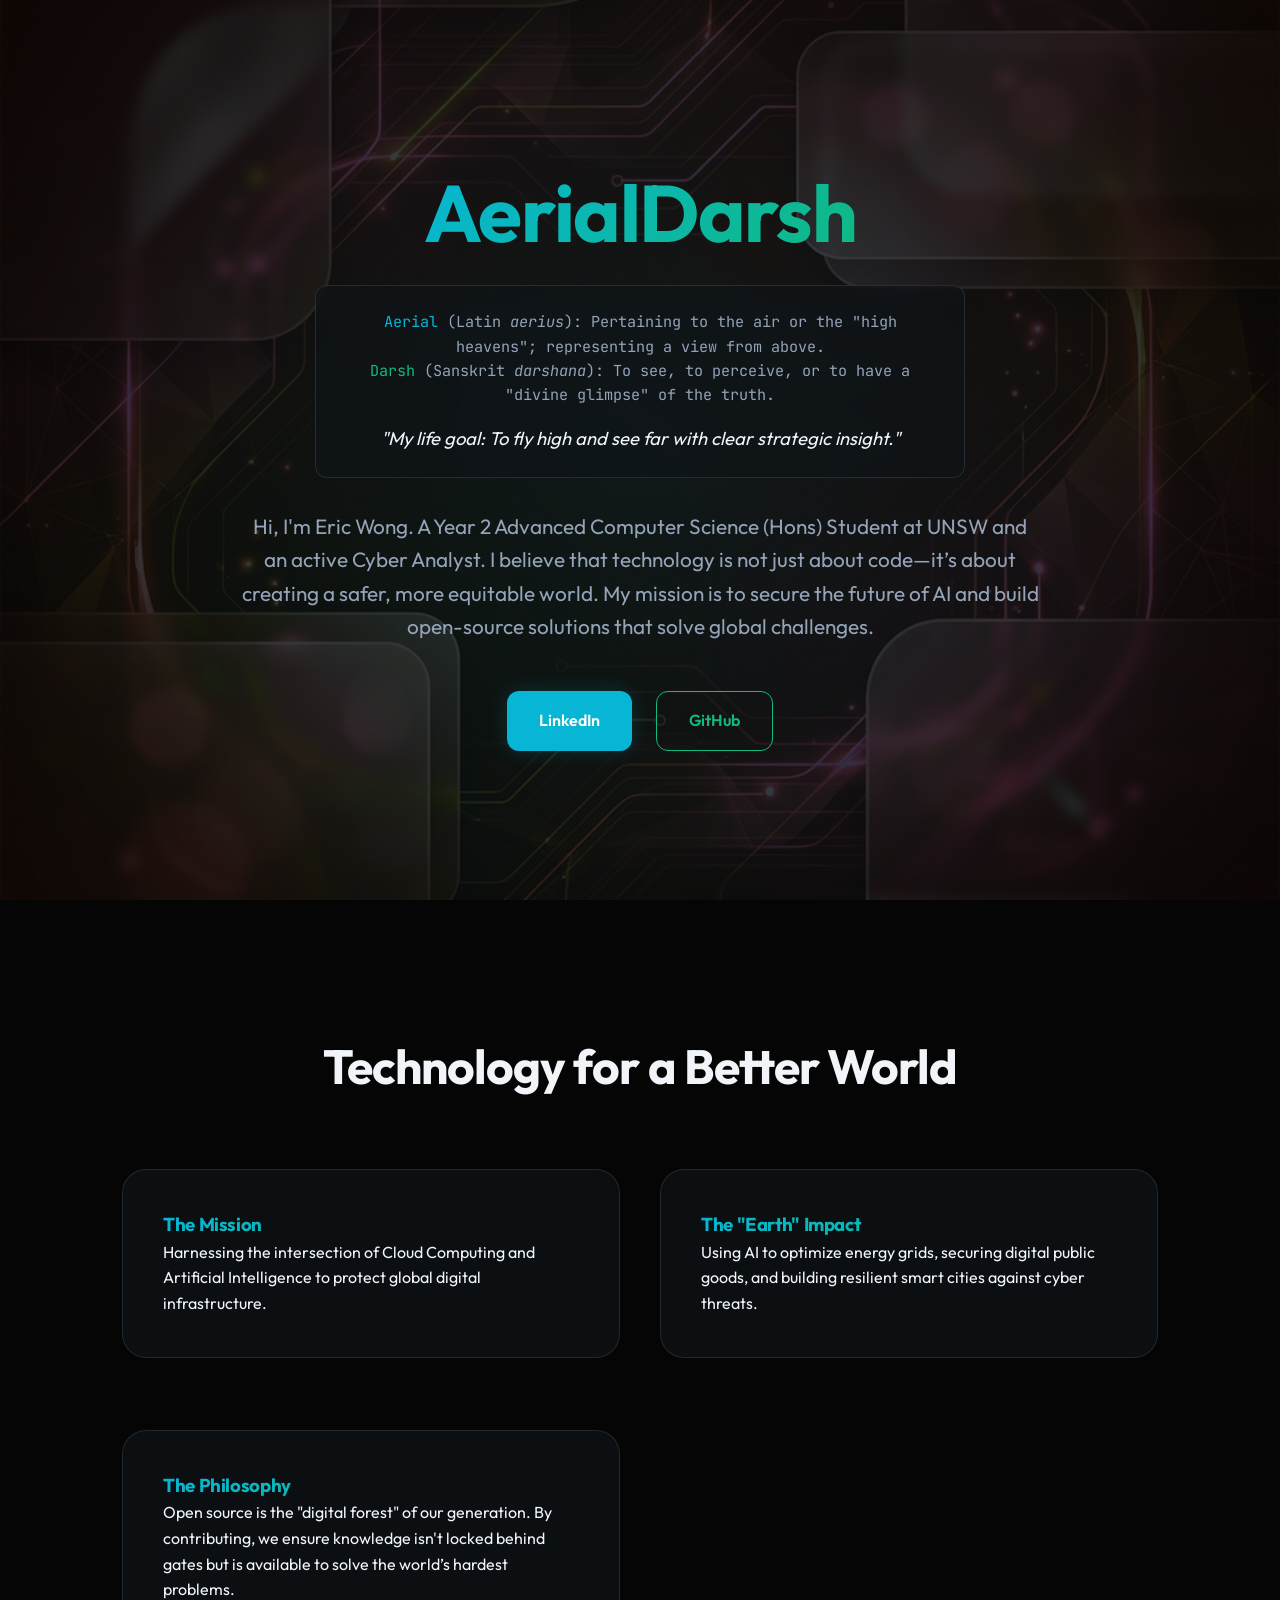
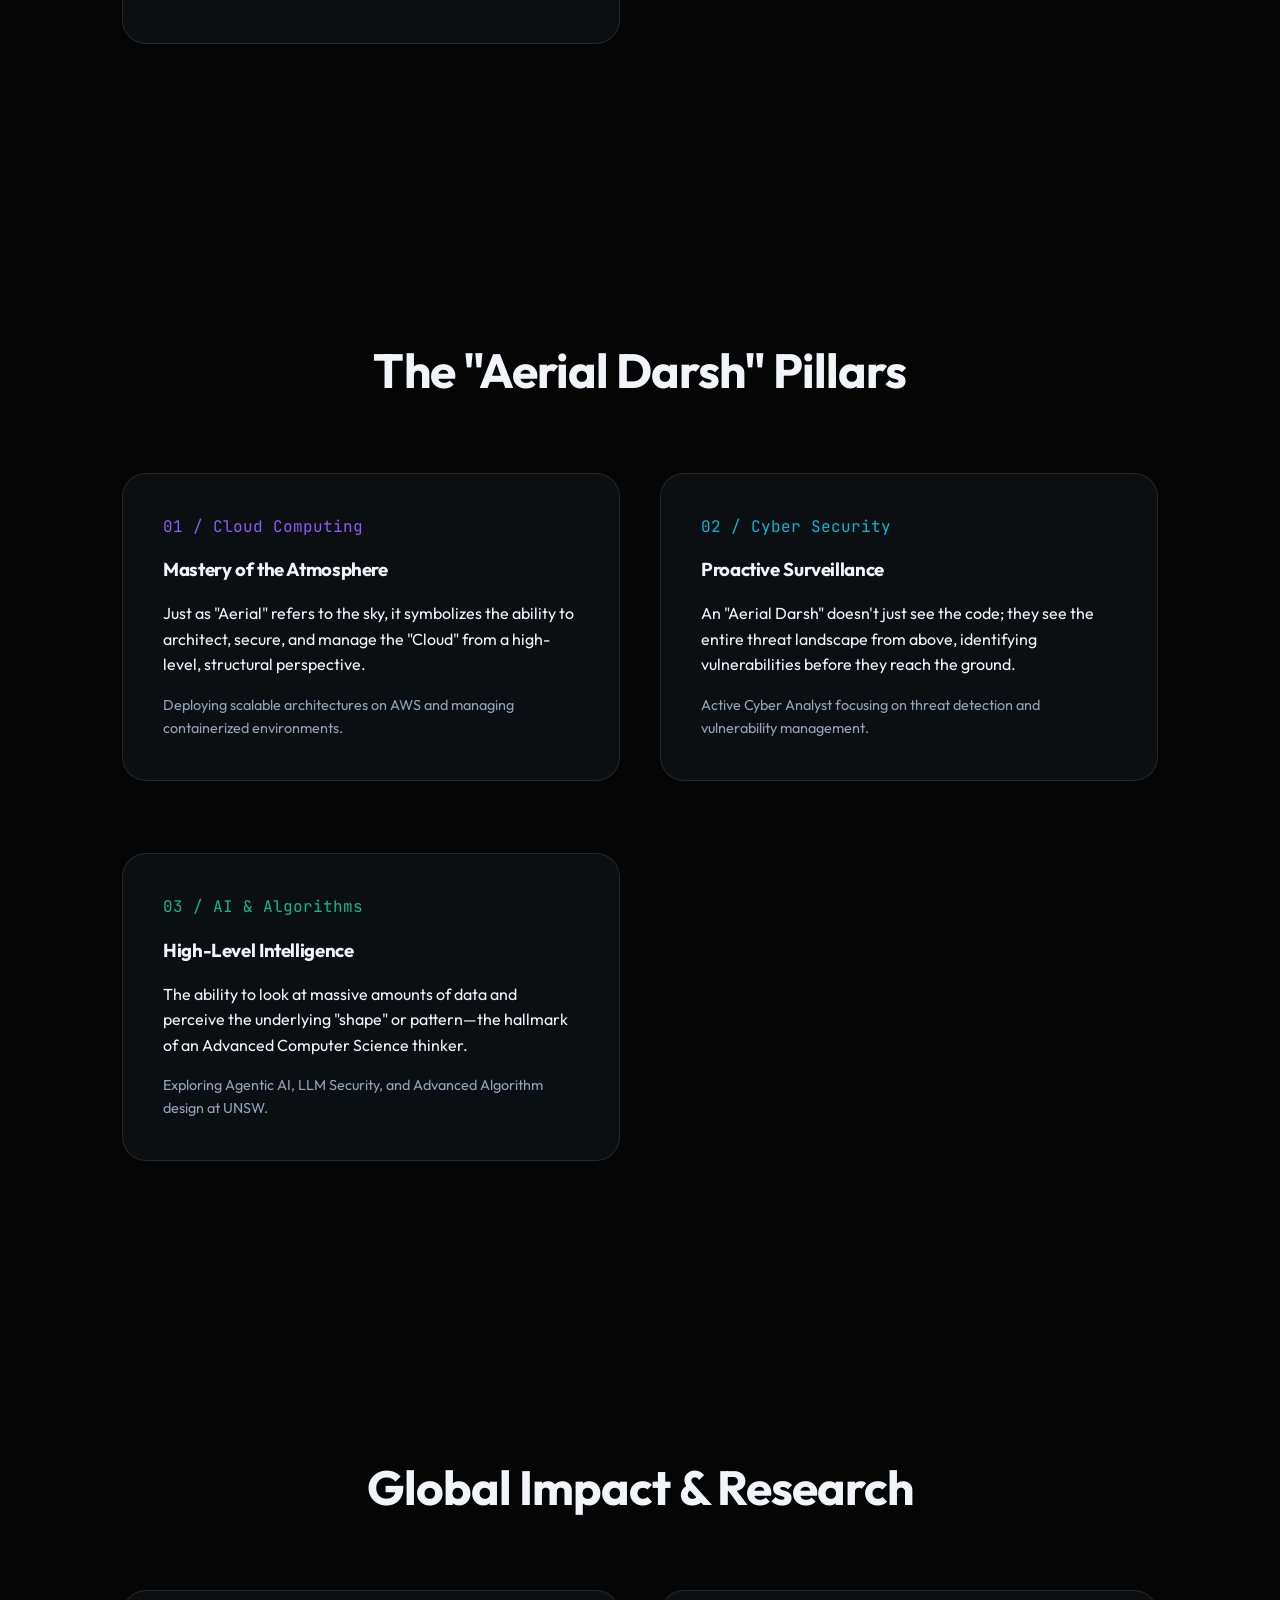
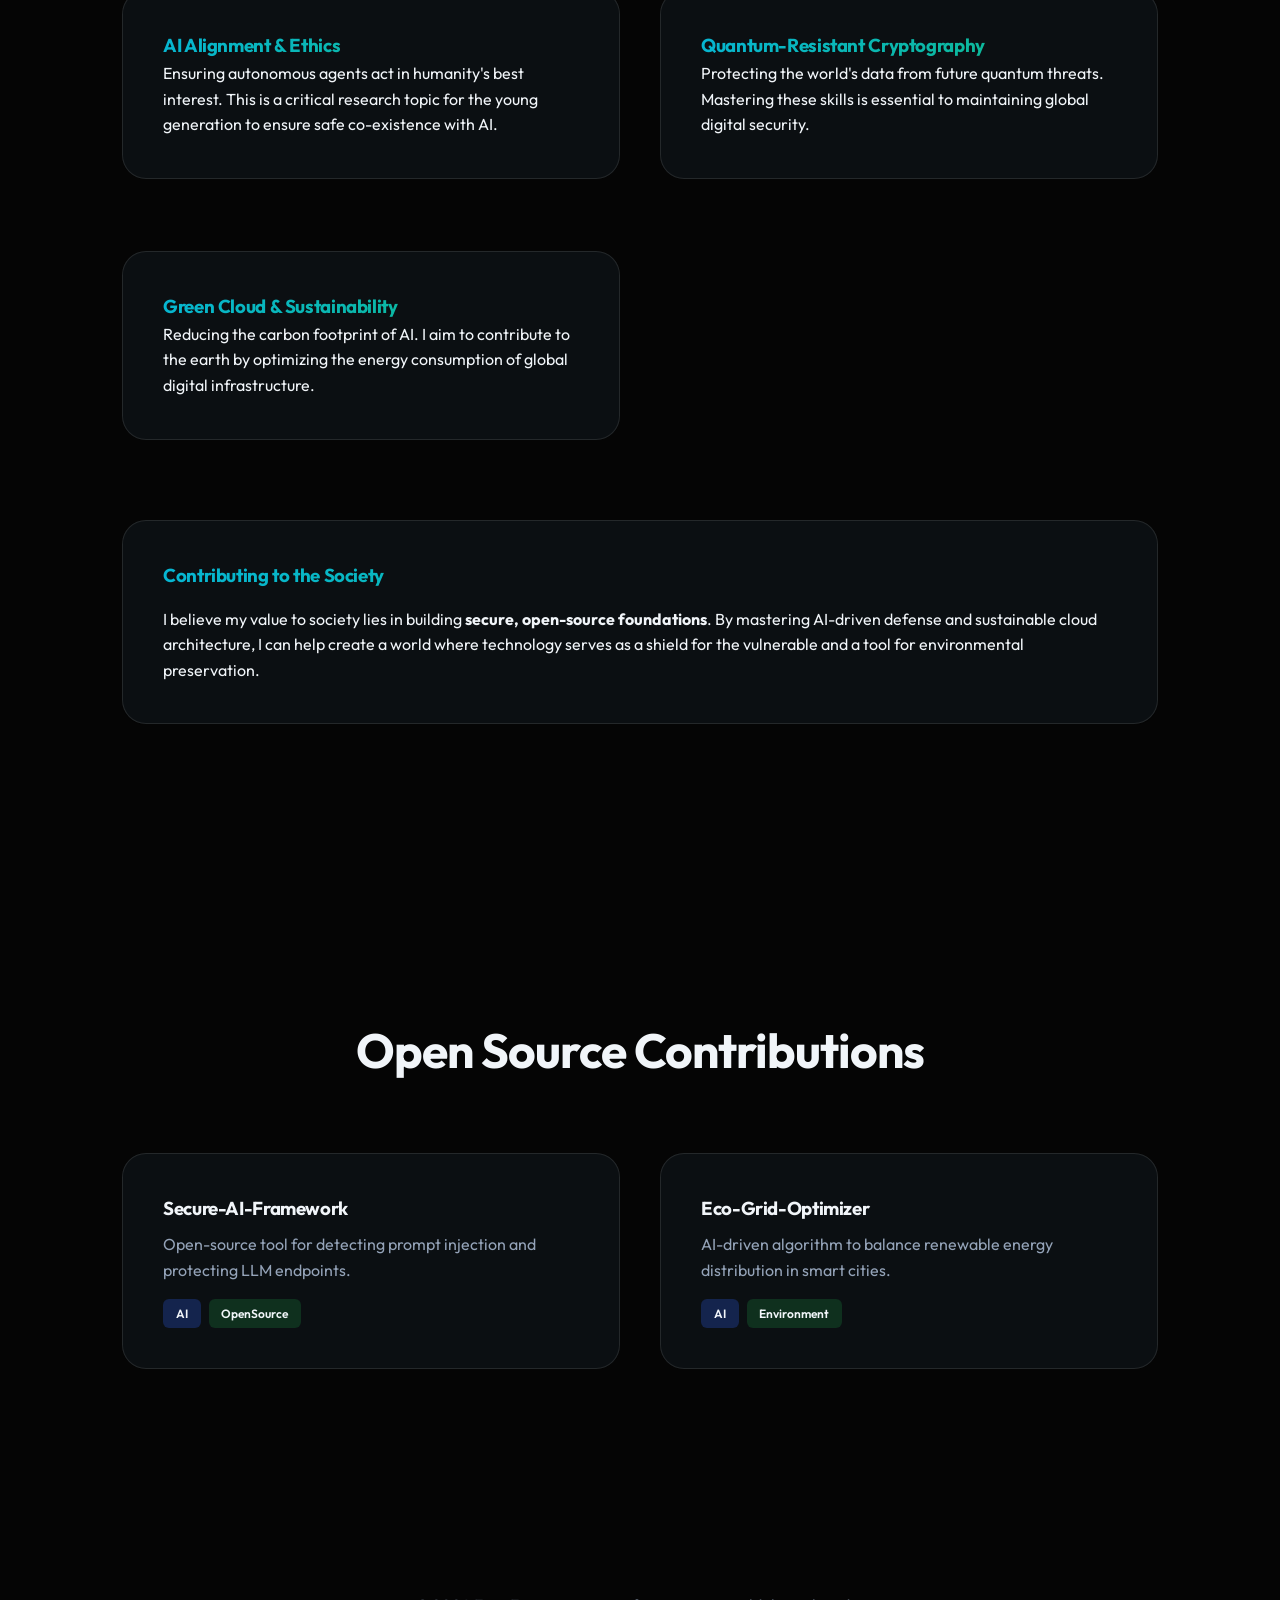
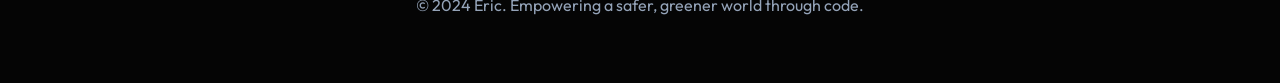
==== index.html @ 1c5eb57d "Initial commit" ====
<!DOCTYPE html>
<html lang="en">
<head>
    <meta charset="UTF-8">
    <meta name="viewport" content="width=device-width, initial-scale=1.0">
    <title>AerialDarsh | Tech Portfolio</title>
    <meta name="description" content="Portfolio of Eric Wong (AerialDarsh), a Year 2 Advanced Computer Science (Hons) student at UNSW and Cyber Analyst focused on AI, Security, and Social Good.">
    <link rel="preconnect" href="https://fonts.googleapis.com">
    <link rel="preconnect" href="https://fonts.gstatic.com" crossorigin>
    <link href="https://fonts.googleapis.com/css2?family=Outfit:wght@300;400;600;700&family=JetBrains+Mono:wght@400;700&display=swap" rel="stylesheet">
    <link rel="stylesheet" href="styles.css">
</head>
<body>
    <div class="bg-overlay"></div>
    <div class="bg-gradient"></div>

    <main class="container">
        <!-- Hero Section -->
        <section class="hero" id="home">
            <h1 class="fade-in" style="margin-bottom: 0.5rem;"><span class="gradient-text">AerialDarsh</span></h1>
            
            <div class="fade-in" style="background: var(--card-bg); border: 1px solid var(--glass-border); border-radius: 12px; padding: 1.5rem; margin-bottom: 2rem; max-width: 650px; text-align: center; backdrop-filter: blur(10px);">
                <p style="font-family: 'JetBrains Mono', monospace; color: var(--text-muted); font-size: 0.95rem; line-height: 1.6; margin-bottom: 1rem;">
                    <span style="color: var(--primary-color);">Aerial</span> (Latin <em>aerius</em>): Pertaining to the air or the "high heavens"; representing a view from above.<br>
                    <span style="color: var(--secondary-color);">Darsh</span> (Sanskrit <em>darshana</em>): To see, to perceive, or to have a "divine glimpse" of the truth.
                </p>
                <p style="font-size: 1.15rem; color: var(--text-color); font-style: italic;">
                    "My life goal: To fly high and see far with clear strategic insight."
                </p>
            </div>

            <p class="bio-text fade-in">
                Hi, I'm Eric Wong. A Year 2 Advanced Computer Science (Hons) Student at UNSW and an active Cyber Analyst. 
                I believe that technology is not just about code—it’s about creating a safer, more equitable world. 
                My mission is to secure the future of AI and build open-source solutions that solve global challenges.
            </p>
            <div class="social-links fade-in">
                <a href="https://www.linkedin.com/in/eric-wong-22b636353/" class="btn">LinkedIn</a>
                <a href="https://github.com/eric-wong" class="btn btn-outline">GitHub</a>
            </div>
        </section>

        <!-- Vision Section -->
        <section id="vision">
            <h2 class="section-title fade-in">Technology for a Better World</h2>
            <div class="grid">
                <div class="glass-card fade-in">
                    <h3 class="gradient-text">The Mission</h3>
                    <p>Harnessing the intersection of Cloud Computing and Artificial Intelligence to protect global digital infrastructure.</p>
                </div>
                <div class="glass-card fade-in">
                    <h3 class="gradient-text">The "Earth" Impact</h3>
                    <p>Using AI to optimize energy grids, securing digital public goods, and building resilient smart cities against cyber threats.</p>
                </div>
                <div class="glass-card fade-in">
                    <h3 class="gradient-text">The Philosophy</h3>
                    <p>Open source is the "digital forest" of our generation. By contributing, we ensure knowledge isn't locked behind gates but is available to solve the world’s hardest problems.</p>
                </div>
            </div>
        </section>

        <!-- Pillars Section -->
        <section id="pillars">
            <h2 class="section-title fade-in">The "Aerial Darsh" Pillars</h2>
            <div class="grid">
                <div class="glass-card fade-in">
                    <span class="mono" style="color: #8b5cf6;">01 / Cloud Computing</span>
                    <h3 style="margin-top: 1rem; margin-bottom: 1rem;">Mastery of the Atmosphere</h3>
                    <p>Just as "Aerial" refers to the sky, it symbolizes the ability to architect, secure, and manage the "Cloud" from a high-level, structural perspective.</p>
                    <p style="color: var(--text-muted); font-size: 0.9rem; margin-top: 1rem;">Deploying scalable architectures on AWS and managing containerized environments.</p>
                </div>
                <div class="glass-card fade-in">
                    <span class="mono" style="color: var(--primary-color);">02 / Cyber Security</span>
                    <h3 style="margin-top: 1rem; margin-bottom: 1rem;">Proactive Surveillance</h3>
                    <p>An "Aerial Darsh" doesn't just see the code; they see the entire threat landscape from above, identifying vulnerabilities before they reach the ground.</p>
                    <p style="color: var(--text-muted); font-size: 0.9rem; margin-top: 1rem;">Active Cyber Analyst focusing on threat detection and vulnerability management.</p>
                </div>
                <div class="glass-card fade-in">
                    <span class="mono" style="color: var(--secondary-color);">03 / AI & Algorithms</span>
                    <h3 style="margin-top: 1rem; margin-bottom: 1rem;">High-Level Intelligence</h3>
                    <p>The ability to look at massive amounts of data and perceive the underlying "shape" or pattern—the hallmark of an Advanced Computer Science thinker.</p>
                    <p style="color: var(--text-muted); font-size: 0.9rem; margin-top: 1rem;">Exploring Agentic AI, LLM Security, and Advanced Algorithm design at UNSW.</p>
                </div>
            </div>
        </section>

        <!-- Roadmaps & Impact Section -->
        <section id="roadmap">
            <h2 class="section-title fade-in">Global Impact & Research</h2>
            <div class="grid">
                <div class="glass-card fade-in">
                    <h3 class="gradient-text">AI Alignment & Ethics</h3>
                    <p>Ensuring autonomous agents act in humanity's best interest. This is a critical research topic for the young generation to ensure safe co-existence with AI.</p>
                </div>
                <div class="glass-card fade-in">
                    <h3 class="gradient-text">Quantum-Resistant Cryptography</h3>
                    <p>Protecting the world's data from future quantum threats. Mastering these skills is essential to maintaining global digital security.</p>
                </div>
                <div class="glass-card fade-in">
                    <h3 class="gradient-text">Green Cloud & Sustainability</h3>
                    <p>Reducing the carbon footprint of AI. I aim to contribute to the earth by optimizing the energy consumption of global digital infrastructure.</p>
                </div>
            </div>

            <div class="glass-card fade-in" style="margin-top: 3rem;">
                <h3 class="gradient-text" style="margin-bottom: 1rem;">Contributing to the Society</h3>
                <p>I believe my value to society lies in building <strong>secure, open-source foundations</strong>. By mastering AI-driven defense and sustainable cloud architecture, I can help create a world where technology serves as a shield for the vulnerable and a tool for environmental preservation.</p>
            </div>
        </section>

        <!-- GitHub Projects Section -->
        <section id="work">
            <h2 class="section-title fade-in">Open Source Contributions</h2>
            <div class="grid" id="github-projects">
                <!-- Dynamically populated or static for now -->
                <div class="glass-card fade-in">
                    <h3 class="text-xl font-bold">Secure-AI-Framework</h3>
                    <p style="color: var(--text-muted); margin-top: 0.5rem;">Open-source tool for detecting prompt injection and protecting LLM endpoints.</p>
                    <div style="display: flex; gap: 0.5rem; margin-top: 1rem;">
                        <span class="badge" style="background: rgba(30, 58, 138, 0.5);">AI</span>
                        <span class="badge" style="background: rgba(20, 83, 45, 0.5);">OpenSource</span>
                    </div>
                </div>
                <div class="glass-card fade-in">
                    <h3 class="text-xl font-bold">Eco-Grid-Optimizer</h3>
                    <p style="color: var(--text-muted); margin-top: 0.5rem;">AI-driven algorithm to balance renewable energy distribution in smart cities.</p>
                    <div style="display: flex; gap: 0.5rem; margin-top: 1rem;">
                        <span class="badge" style="background: rgba(30, 58, 138, 0.5);">AI</span>
                        <span class="badge" style="background: rgba(20, 83, 45, 0.5);">Environment</span>
                    </div>
                </div>
            </div>
        </section>
    </main>

    <footer class="container" style="text-align: center; padding: 4rem 0; color: var(--text-muted);">
        <p>&copy; 2024 Eric. Empowering a safer, greener world through code.</p>
    </footer>

    <script src="script.js"></script>
</body>
</html>
---- styles.css ----
:root {
    --bg-color: #050505;
    --card-bg: rgba(15, 20, 25, 0.7);
    --primary-color: #06b6d4; /* Cyan */
    --secondary-color: #10b981; /* Emerald */
    --text-color: #f1f5f9;
    --text-muted: #94a3b8;
    --glass-border: rgba(255, 255, 255, 0.1);
    --transition: all 0.4s cubic-bezier(0.175, 0.885, 0.32, 1.275);
    --glow-cyan: 0 0 20px rgba(6, 182, 212, 0.2);
}

* {
    margin: 0;
    padding: 0;
    box-sizing: border-box;
}

body {
    font-family: 'Outfit', sans-serif;
    background-color: var(--bg-color);
    color: var(--text-color);
    line-height: 1.6;
    overflow-x: hidden;
}

/* Background Image Overlay */
.bg-overlay {
    position: fixed;
    top: 0;
    left: 0;
    width: 100%;
    height: 100%;
    background: url('abstract_tech_background.png') no-repeat center center/cover;
    opacity: 0.2;
    z-index: -1;
    filter: saturate(1.5) hue-rotate(140deg); /* Shift blue to cyan/green */
}

.bg-gradient {
    position: fixed;
    top: 0;
    left: 0;
    width: 100%;
    height: 100%;
    background: radial-gradient(circle at 50% 50%, rgba(6, 182, 212, 0.1), transparent);
    z-index: -1;
}

/* Layout */
.container {
    max-width: 1100px;
    margin: 0 auto;
    padding: 0 2rem;
}

/* Typography */
h1, h2, h3 {
    font-weight: 700;
    letter-spacing: -0.02em;
}

.gradient-text {
    background: linear-gradient(135deg, var(--primary-color), var(--secondary-color));
    -webkit-background-clip: text;
    -webkit-text-fill-color: transparent;
}

.tagline {
    font-family: 'JetBrains Mono', monospace;
    color: var(--secondary-color);
    text-transform: uppercase;
    letter-spacing: 2px;
    font-size: 1.2rem;
    margin-bottom: 1.5rem;
}

.bio-text {
    font-size: 1.3rem;
    color: var(--text-muted);
    max-width: 800px;
    margin: 0 auto;
}

/* Glassmorphism Components */
.glass-card {
    background: var(--card-bg);
    backdrop-filter: blur(16px);
    border: 1px solid var(--glass-border);
    border-radius: 24px;
    padding: 2.5rem;
    margin-bottom: 2rem;
    transition: var(--transition);
}

.glass-card:hover {
    transform: translateY(-8px);
    border-color: var(--primary-color);
    box-shadow: var(--glow-cyan);
}

/* Hero Section */
.hero {
    min-height: 100vh;
    display: flex;
    flex-direction: column;
    justify-content: center;
    align-items: center;
    text-align: center;
    padding: 4rem 0;
}

.hero h1 {
    font-size: 5rem;
    margin-bottom: 0.5rem;
}

/* Sections */
section {
    padding: 8rem 0;
}

.section-title {
    font-size: 3rem;
    margin-bottom: 4rem;
    text-align: center;
}

/* Grid Layouts */
.grid {
    display: grid;
    grid-template-columns: repeat(auto-fit, minmax(320px, 1fr));
    gap: 2.5rem;
}

/* Links */
.social-links {
    display: flex;
    gap: 1.5rem;
    justify-content: center;
    margin-top: 3rem;
}

.btn {
    display: inline-flex;
    align-items: center;
    padding: 1rem 2rem;
    border-radius: 12px;
    text-decoration: none;
    font-weight: 600;
    transition: var(--transition);
    background: var(--primary-color);
    color: white;
    box-shadow: var(--glow-cyan);
}

.btn-outline {
    background: transparent;
    border: 1px solid var(--secondary-color);
    color: var(--secondary-color);
    box-shadow: none;
}

.btn:hover {
    transform: scale(1.05);
    filter: brightness(1.2);
}

/* Utils */
.mono { font-family: 'JetBrains Mono', monospace; }
.badge {
    font-size: 0.75rem;
    padding: 0.3rem 0.8rem;
    border-radius: 6px;
    font-weight: 600;
}

/* Animations */
.fade-in {
    opacity: 0;
    transform: translateY(30px);
    transition: opacity 0.8s ease-out, transform 0.8s ease-out;
}

.fade-in.visible {
    opacity: 1;
    transform: translateY(0);
}

@media (max-width: 768px) {
    .hero h1 { font-size: 3.5rem; }
    .tagline { font-size: 1rem; }
    .bio-text { font-size: 1.1rem; }
}
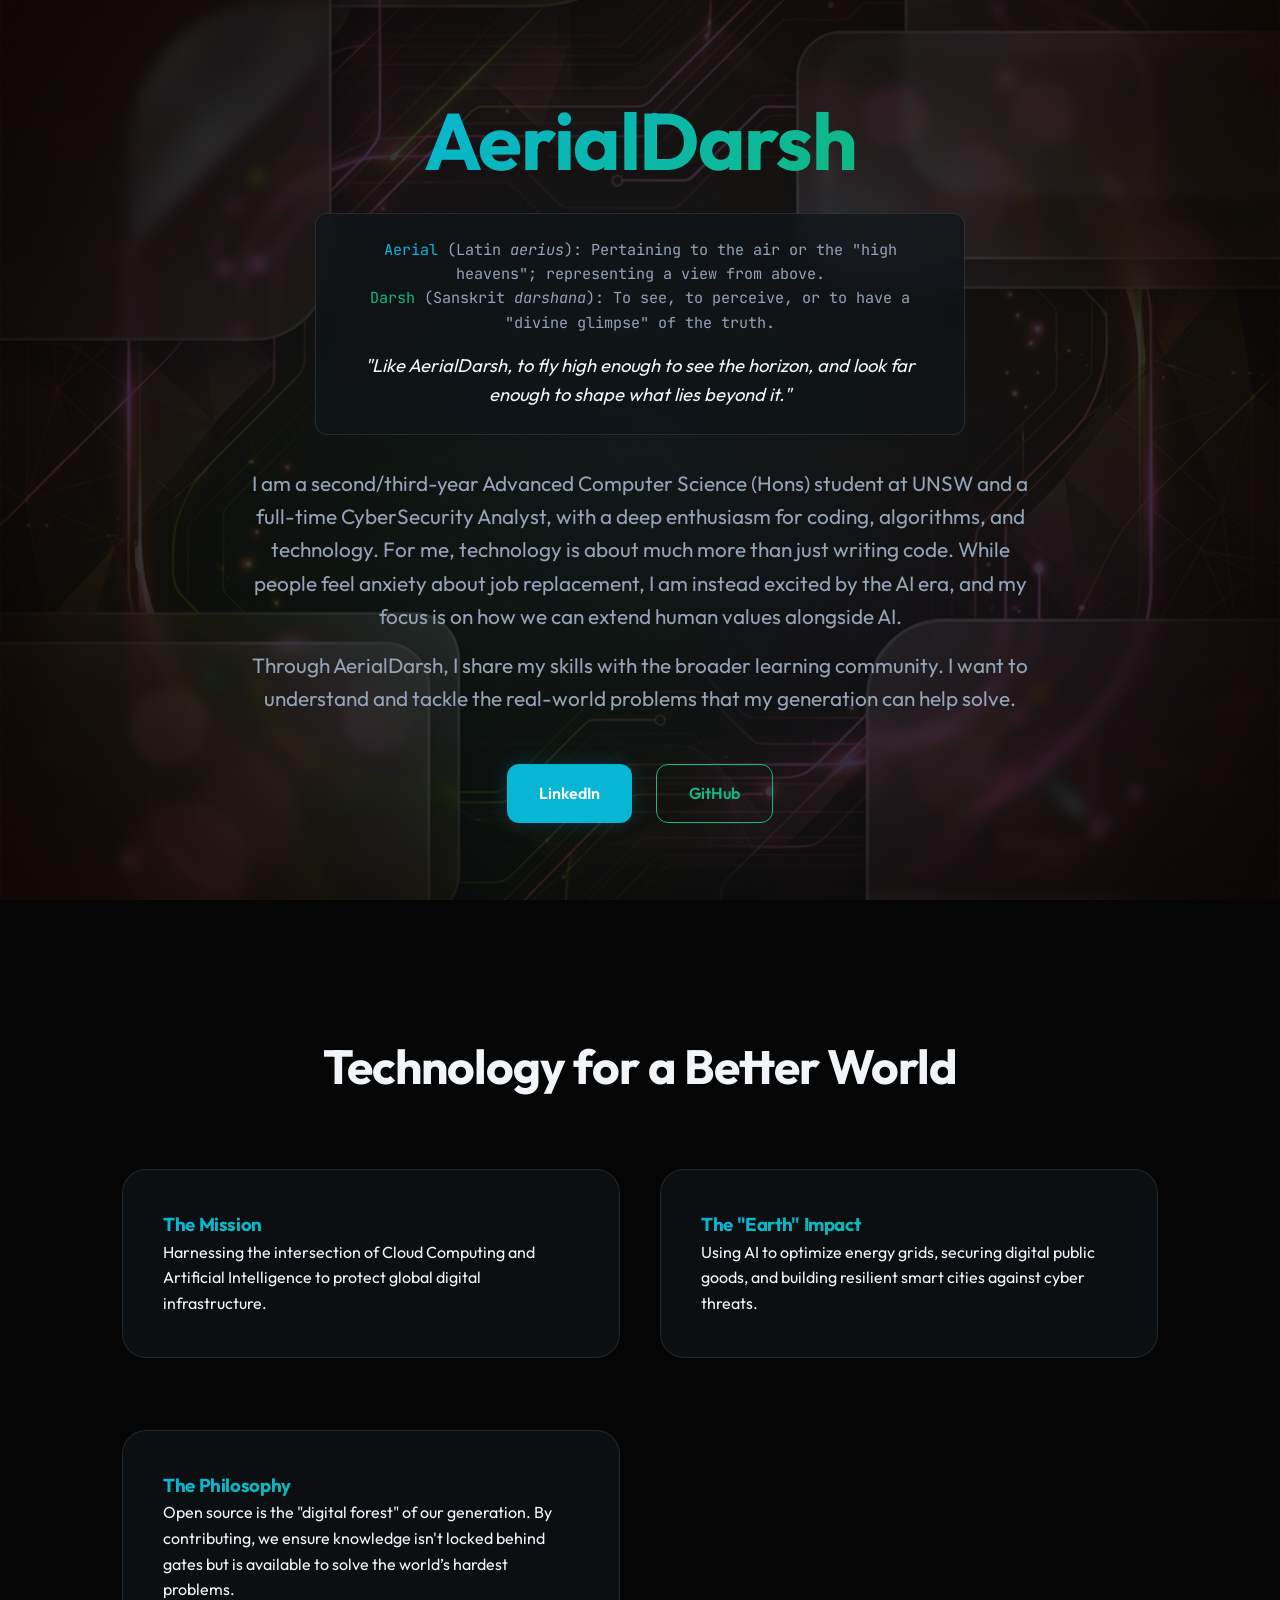
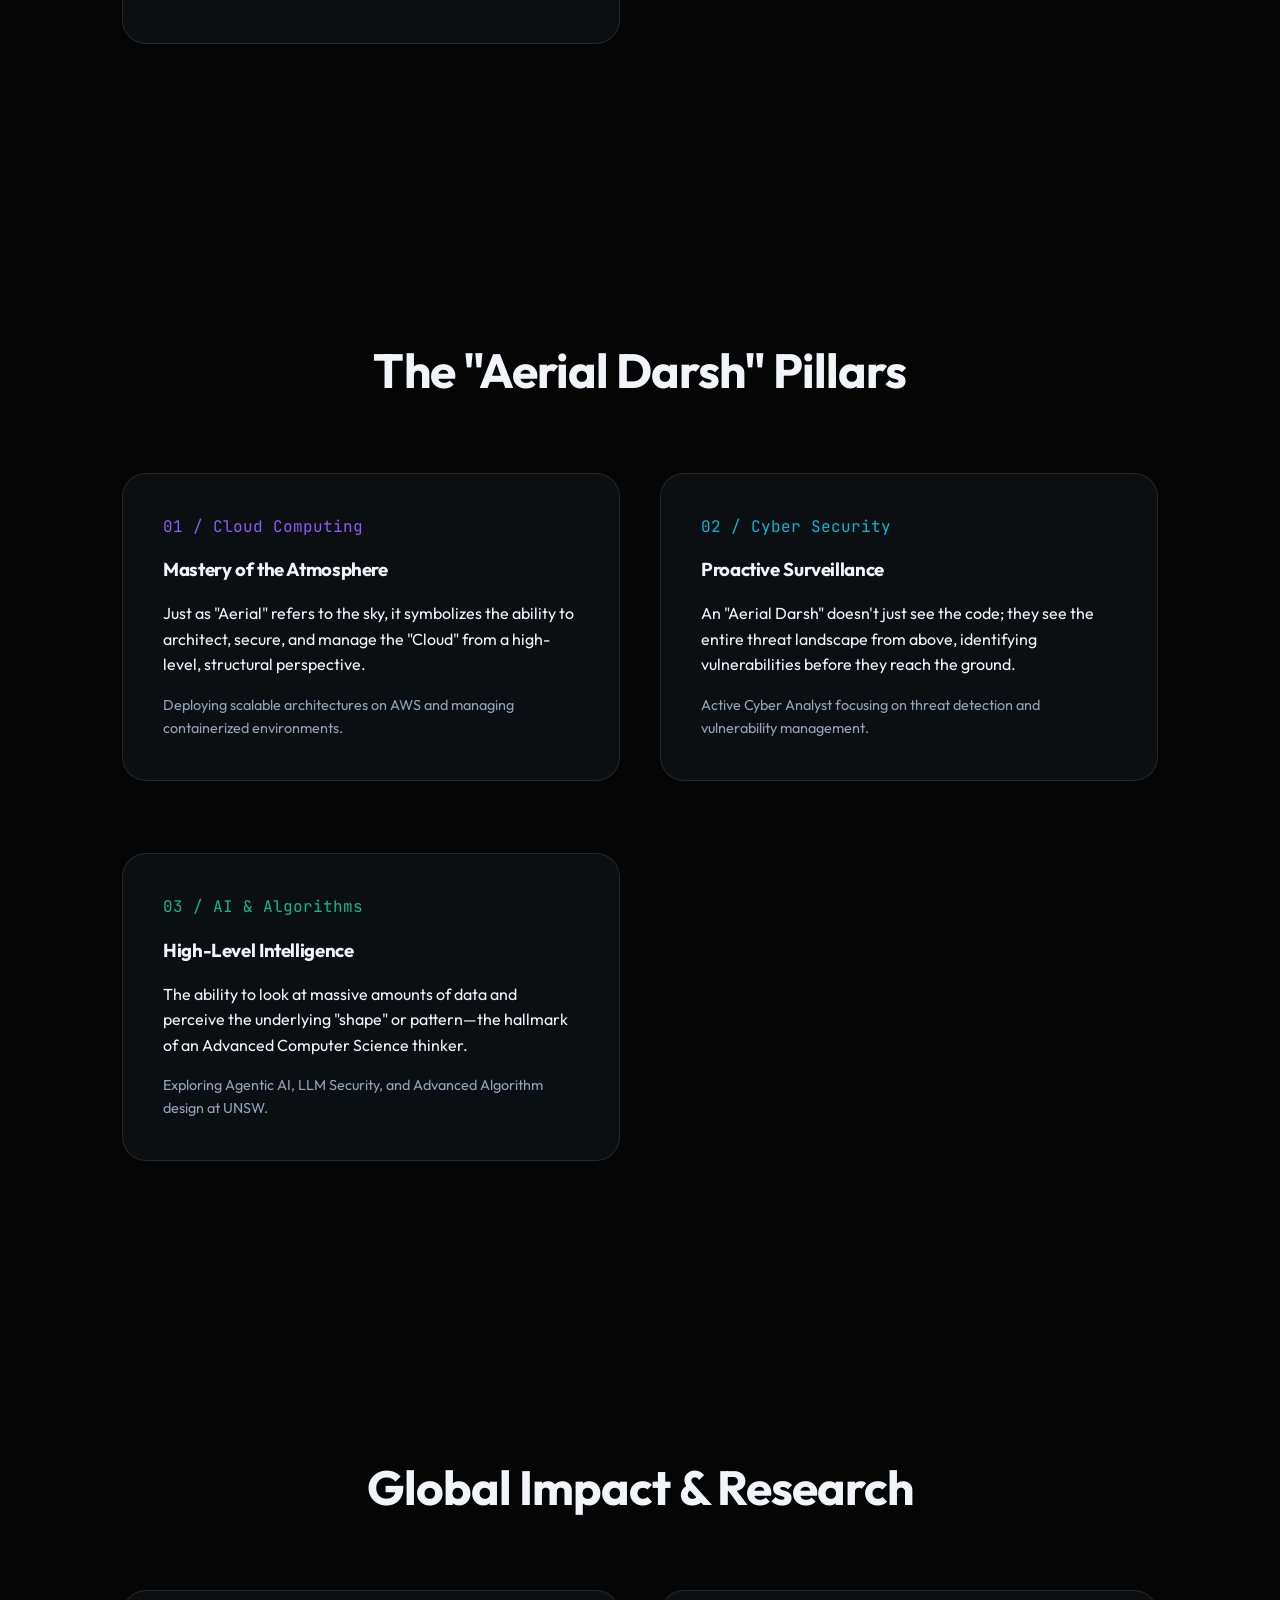
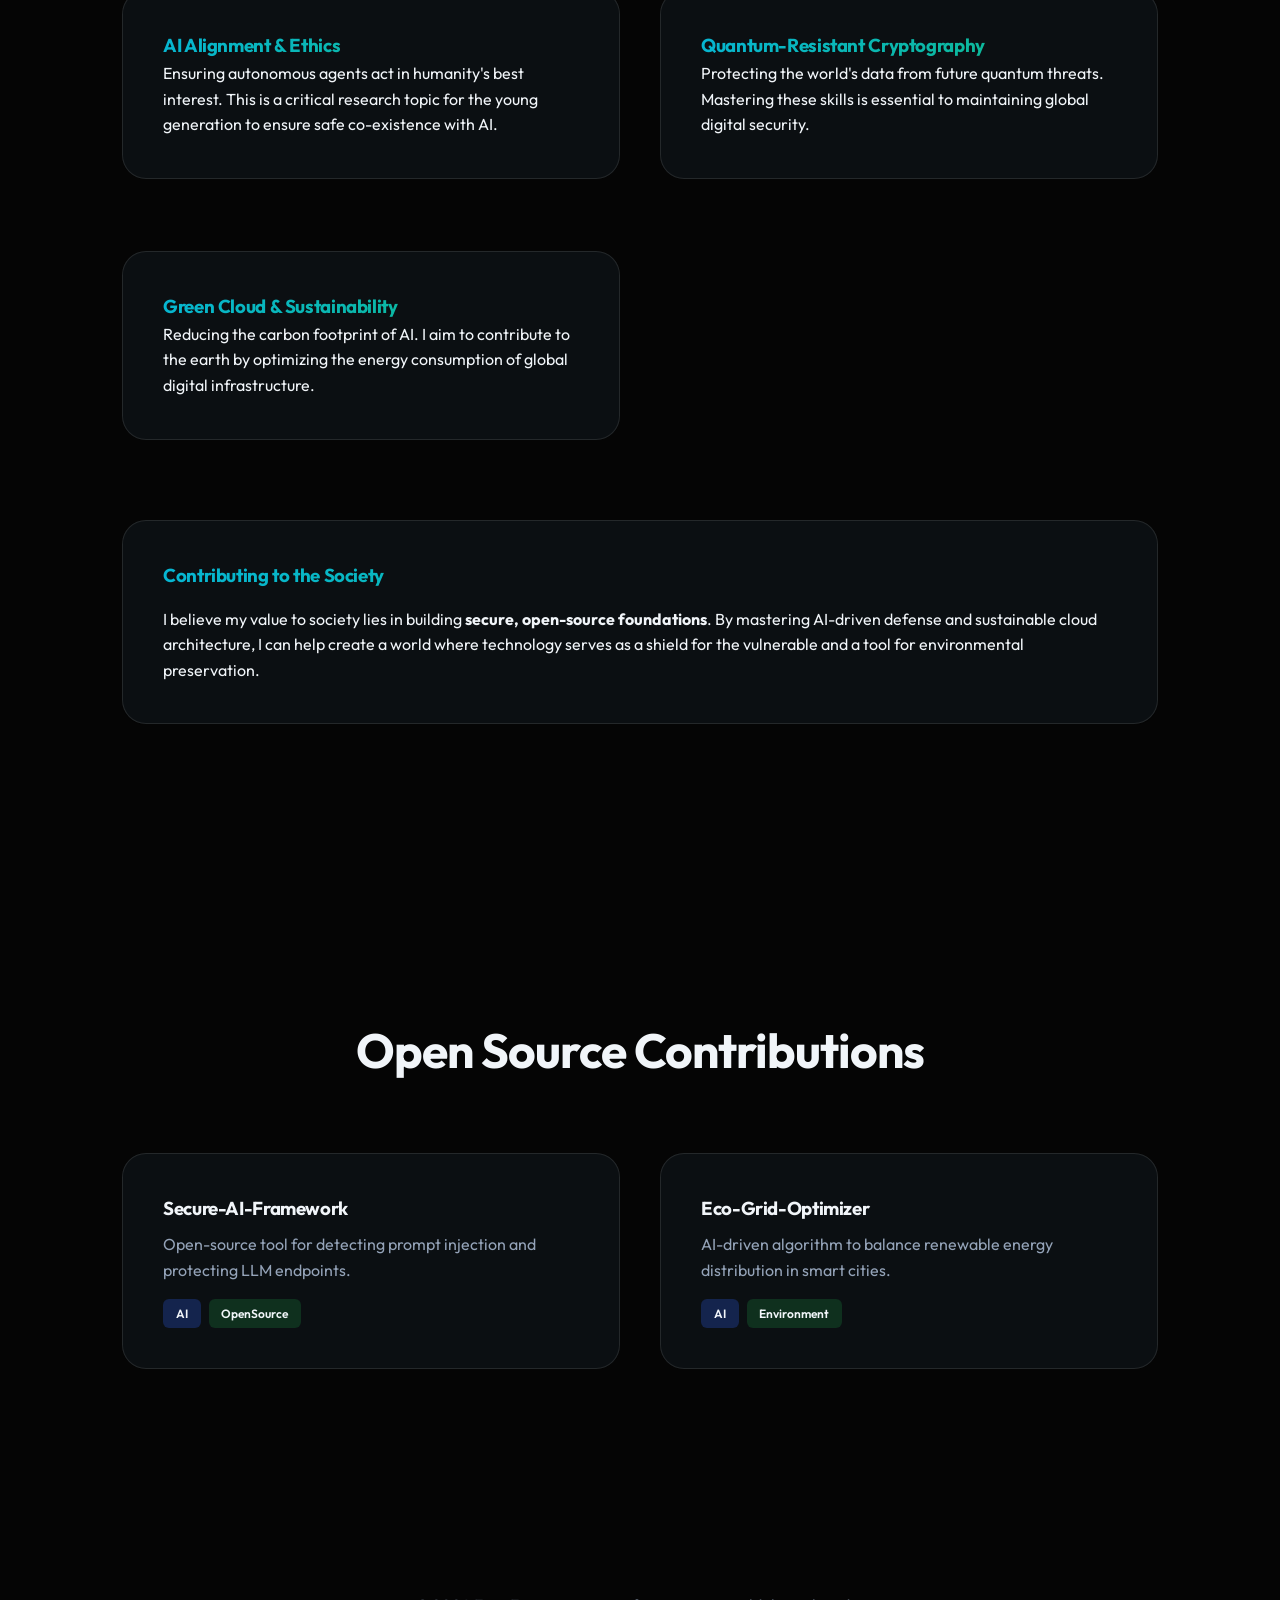
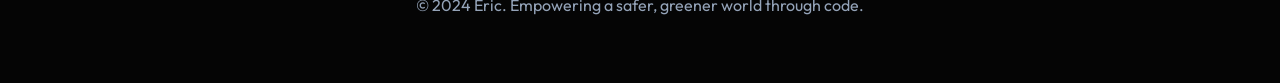
==== commit b291b455: "Update bio with refined personal statement" ====
--- a/index.html
+++ b/index.html
@@ -25,15 +25,18 @@
                     <span style="color: var(--secondary-color);">Darsh</span> (Sanskrit <em>darshana</em>): To see, to perceive, or to have a "divine glimpse" of the truth.
                 </p>
                 <p style="font-size: 1.15rem; color: var(--text-color); font-style: italic;">
-                    "My life goal: To fly high and see far with clear strategic insight."
+                    "Like AerialDarsh, to fly high enough to see the horizon, and look far enough to shape what lies beyond it."
                 </p>
             </div>
 
-            <p class="bio-text fade-in">
-                Hi, I'm Eric Wong. A Year 2 Advanced Computer Science (Hons) Student at UNSW and an active Cyber Analyst. 
-                I believe that technology is not just about code—it’s about creating a safer, more equitable world. 
-                My mission is to secure the future of AI and build open-source solutions that solve global challenges.
-            </p>
+            <div class="bio-text fade-in">
+                <p style="margin-bottom: 1rem;">
+                    I am a second/third-year Advanced Computer Science (Hons) student at UNSW and a full-time CyberSecurity Analyst, with a deep enthusiasm for coding, algorithms, and technology. For me, technology is about much more than just writing code. While people feel anxiety about job replacement, I am instead excited by the AI era, and my focus is on how we can extend human values alongside AI.
+                </p>
+                <p>
+                    Through AerialDarsh, I share my skills with the broader learning community. I want to understand and tackle the real-world problems that my generation can help solve.
+                </p>
+            </div>
             <div class="social-links fade-in">
                 <a href="https://www.linkedin.com/in/eric-wong-22b636353/" class="btn">LinkedIn</a>
                 <a href="https://github.com/eric-wong" class="btn btn-outline">GitHub</a>
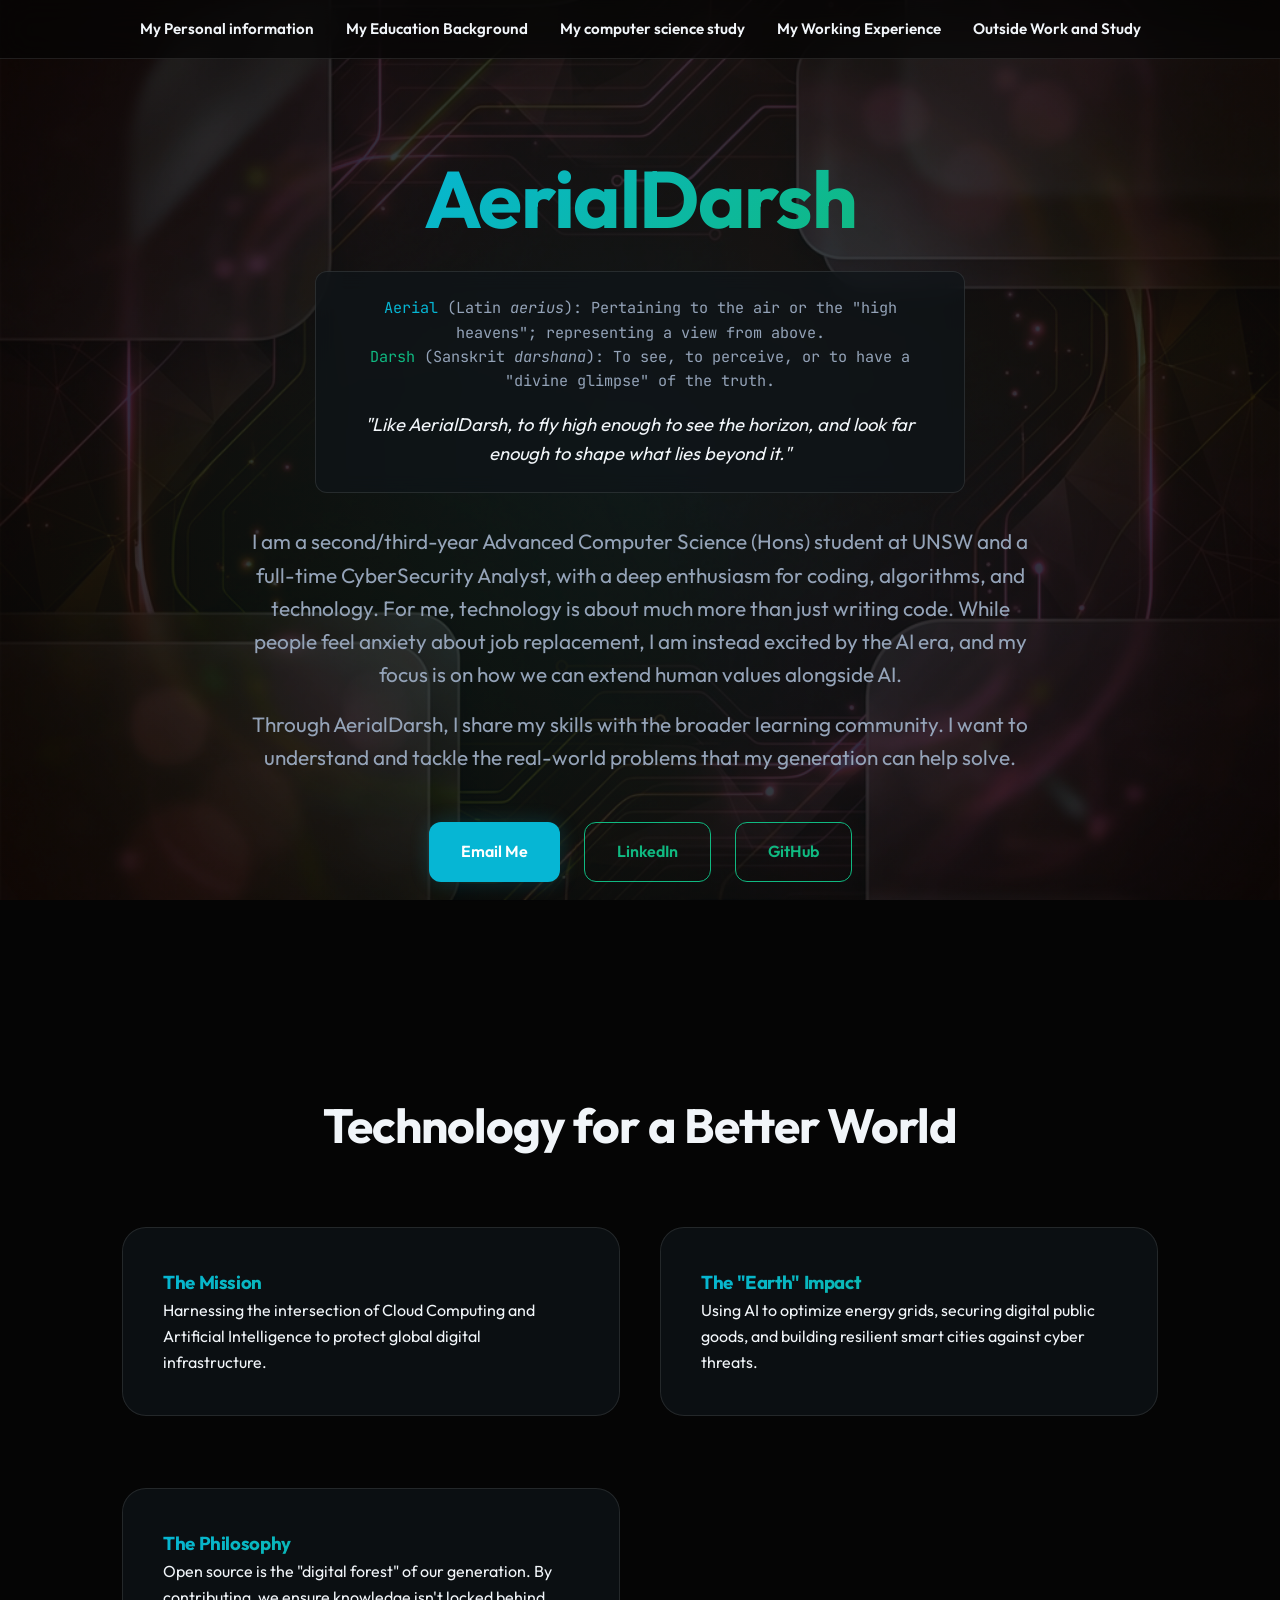
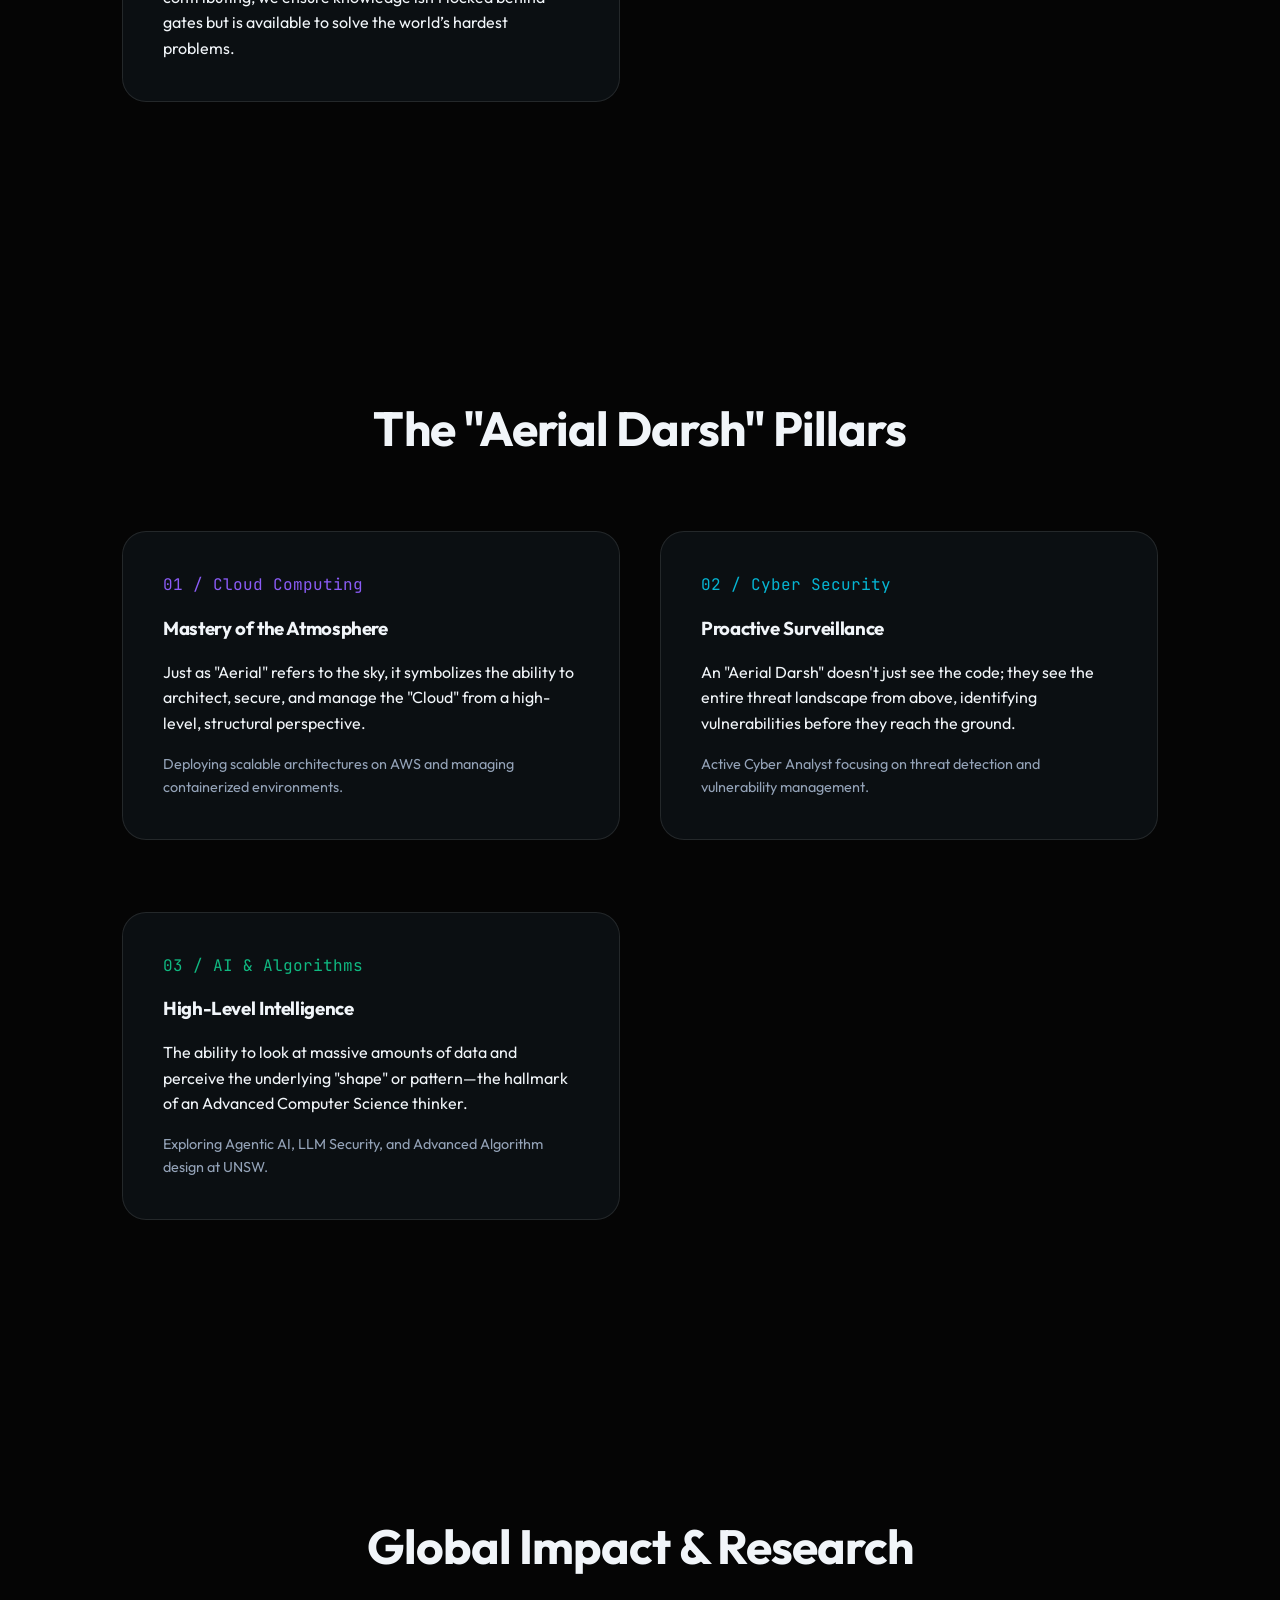
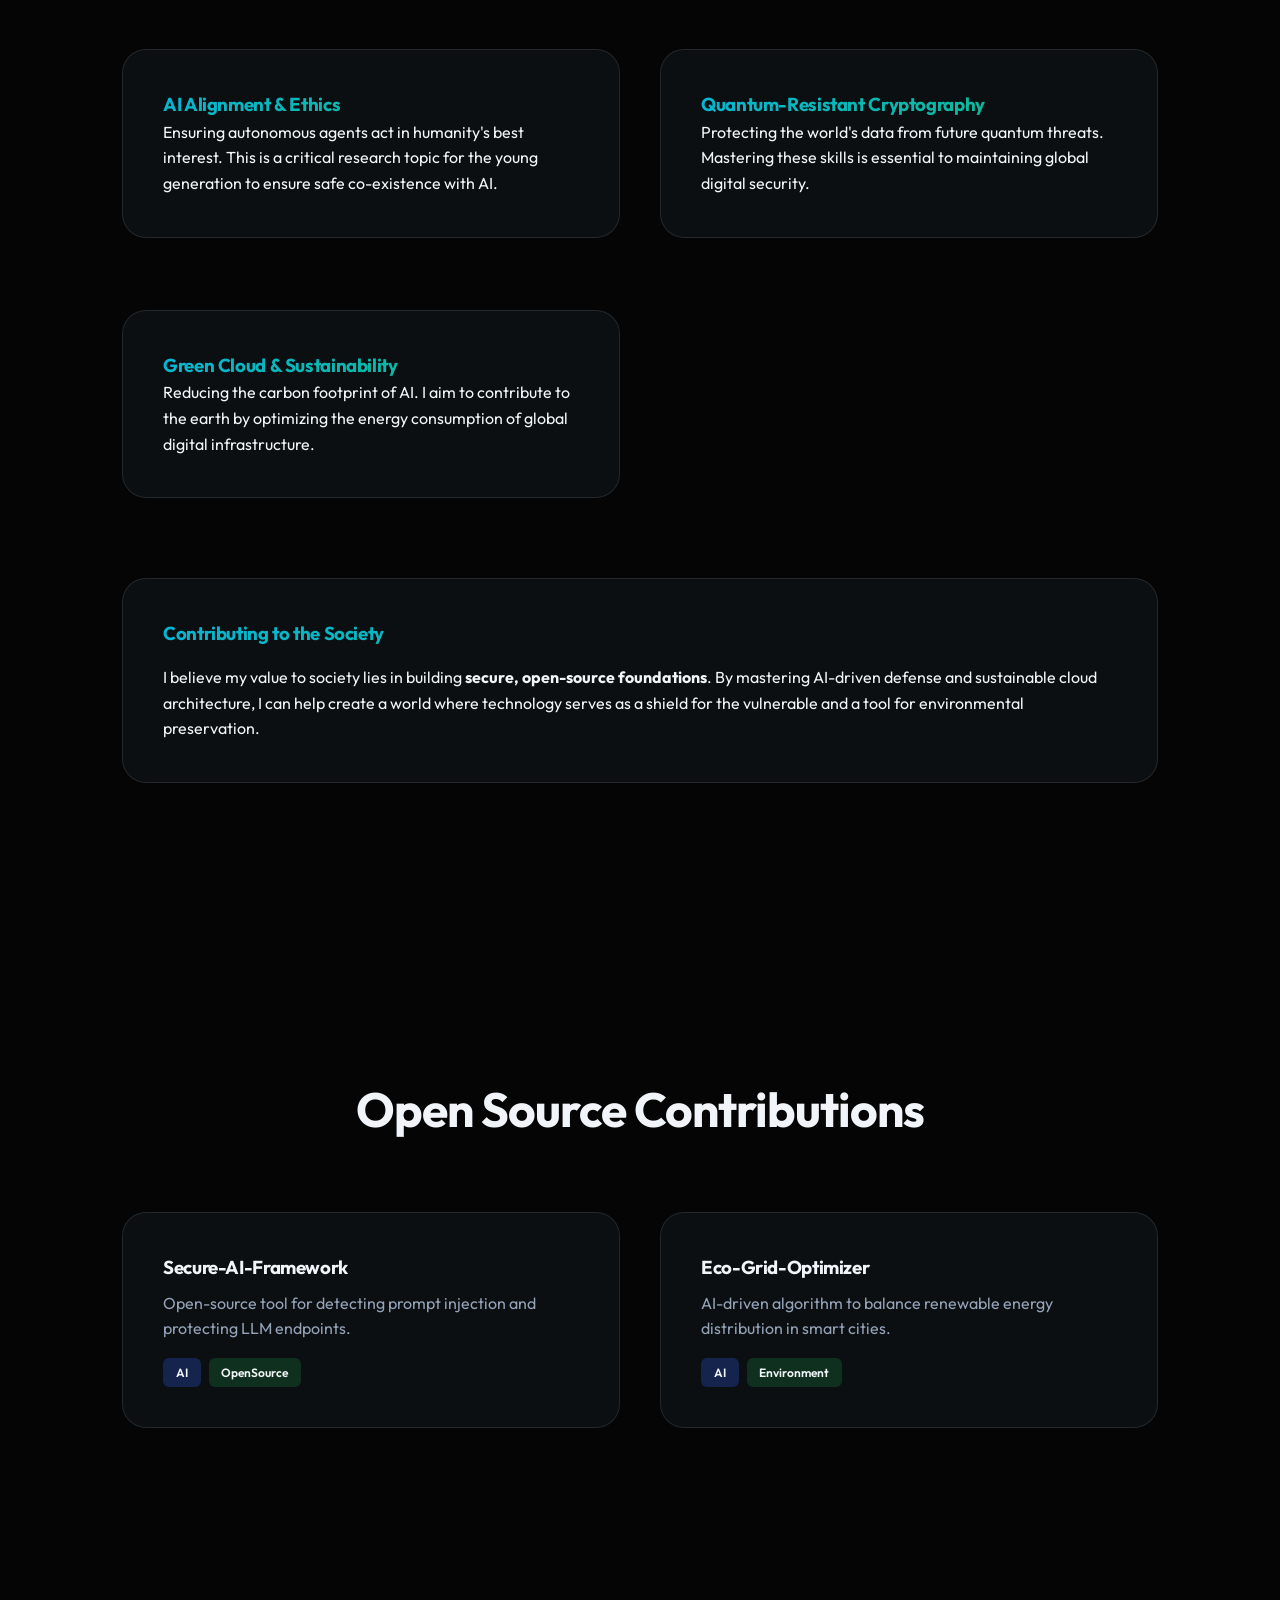
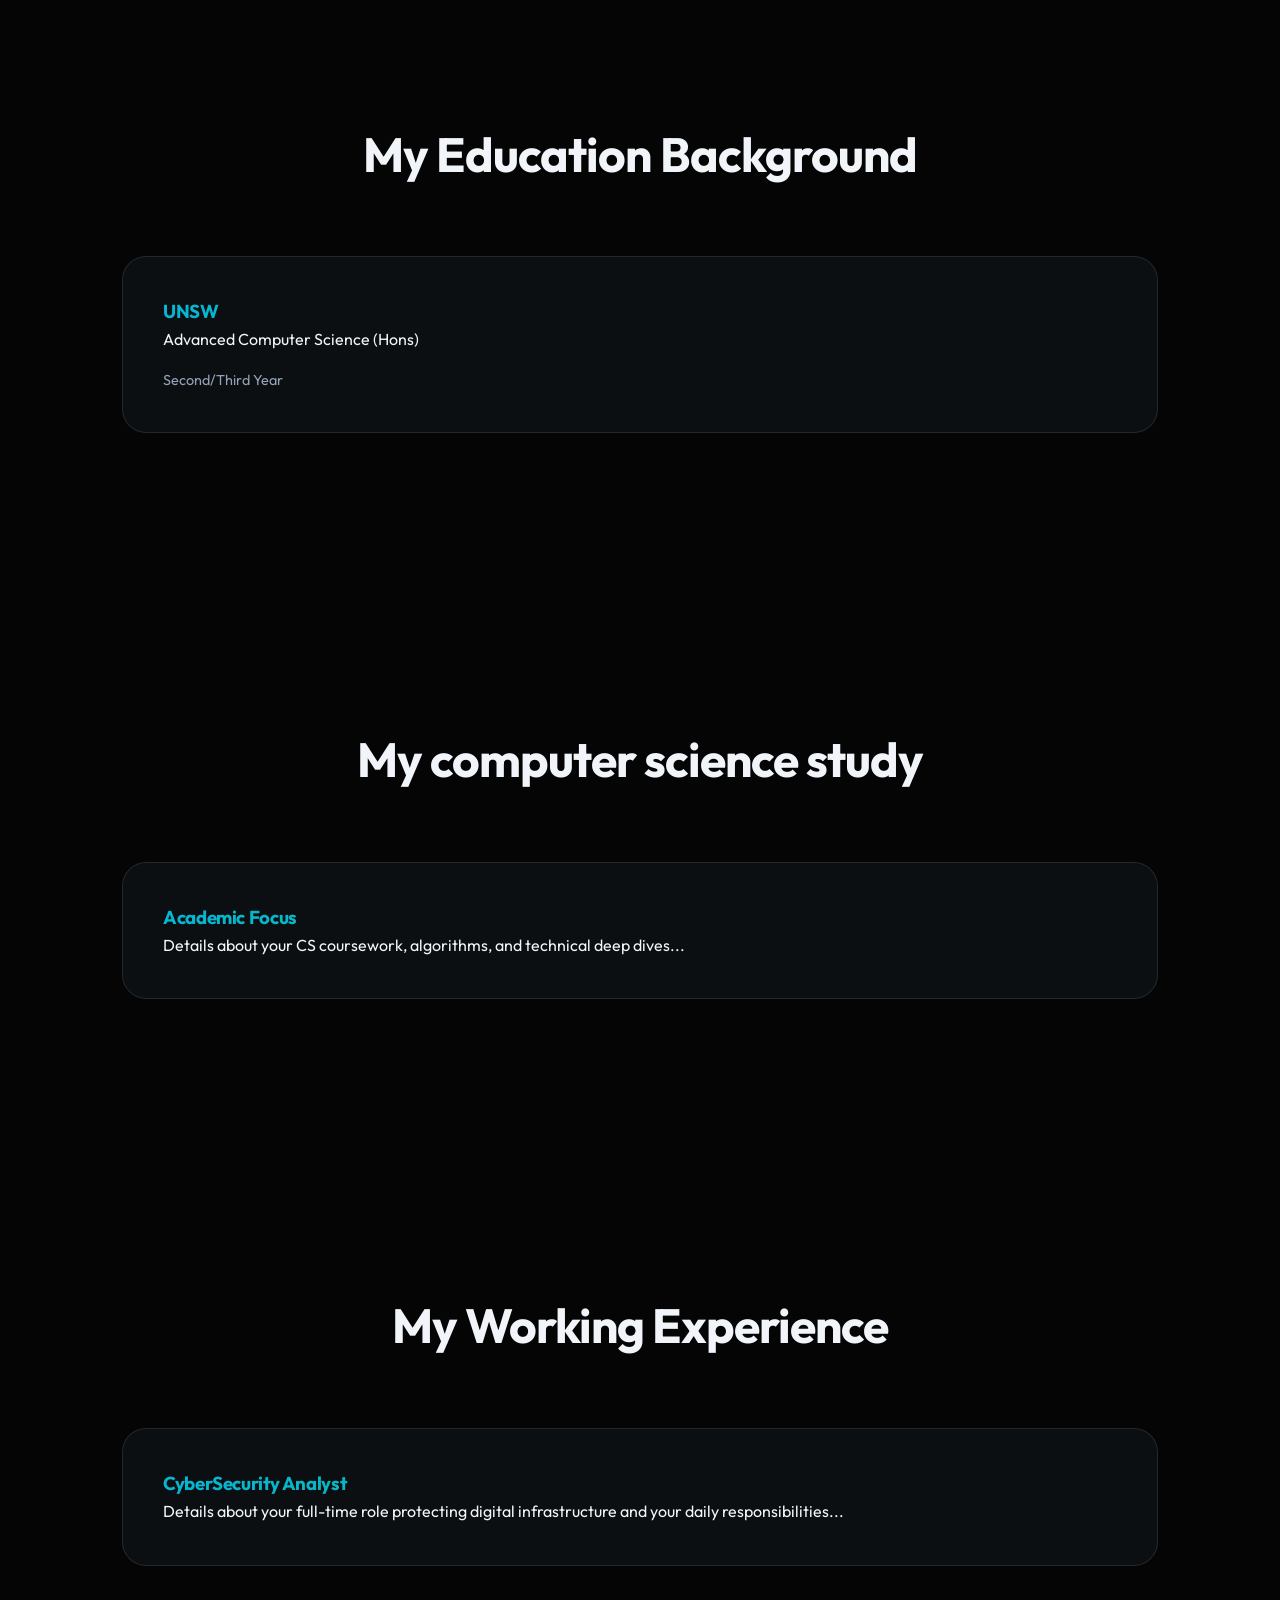
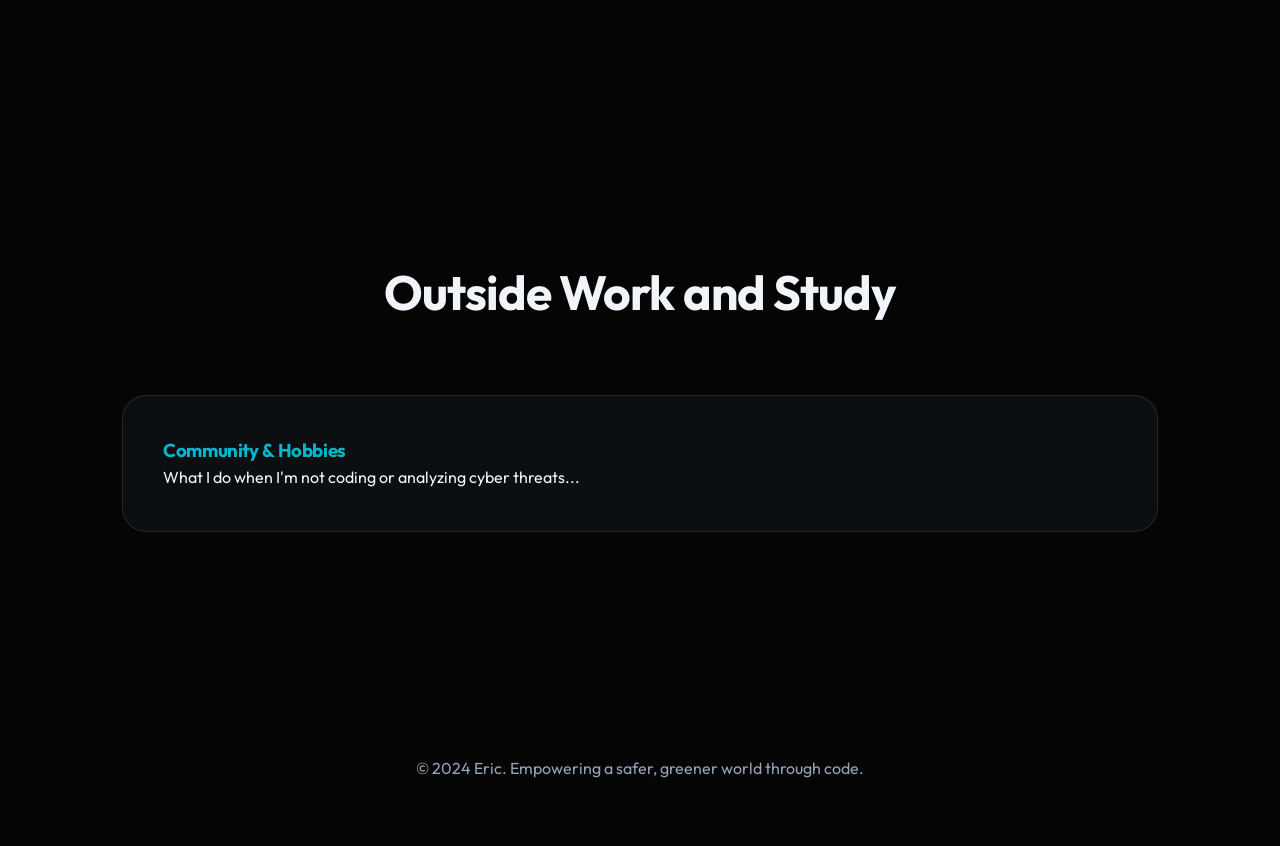
==== commit b9383aaf: "Update portfolio with navigation menu and profile sections" ====
--- a/index.html
+++ b/index.html
@@ -14,9 +14,21 @@
     <div class="bg-overlay"></div>
     <div class="bg-gradient"></div>
 
+    <nav class="navbar fade-in">
+        <div class="nav-container">
+            <ul class="nav-links">
+                <li><a href="#personal-info">My Personal information</a></li>
+                <li><a href="#education">My Education Background</a></li>
+                <li><a href="#cs-study">My computer science study</a></li>
+                <li><a href="#experience">My Working Experience</a></li>
+                <li><a href="#outside-work">Outside Work and Study</a></li>
+            </ul>
+        </div>
+    </nav>
+
     <main class="container">
-        <!-- Hero Section -->
-        <section class="hero" id="home">
+        <!-- Hero Section / Personal Info -->
+        <section class="hero" id="personal-info">
             <h1 class="fade-in" style="margin-bottom: 0.5rem;"><span class="gradient-text">AerialDarsh</span></h1>
             
             <div class="fade-in" style="background: var(--card-bg); border: 1px solid var(--glass-border); border-radius: 12px; padding: 1.5rem; margin-bottom: 2rem; max-width: 650px; text-align: center; backdrop-filter: blur(10px);">
@@ -38,7 +50,8 @@
                 </p>
             </div>
             <div class="social-links fade-in">
-                <a href="https://www.linkedin.com/in/eric-wong-22b636353/" class="btn">LinkedIn</a>
+                <a href="mailto:ericwong06@icloud.com" class="btn">Email Me</a>
+                <a href="https://www.linkedin.com/in/eric-wong-22b636353/" class="btn btn-outline">LinkedIn</a>
                 <a href="https://github.com/eric-wong" class="btn btn-outline">GitHub</a>
             </div>
         </section>
@@ -134,6 +147,51 @@
                 </div>
             </div>
         </section>
+
+        <!-- Education Background -->
+        <section id="education">
+            <h2 class="section-title fade-in">My Education Background</h2>
+            <div class="grid">
+                <div class="glass-card fade-in">
+                    <h3 class="gradient-text">UNSW</h3>
+                    <p>Advanced Computer Science (Hons)</p>
+                    <p style="color: var(--text-muted); font-size: 0.9rem; margin-top: 1rem;">Second/Third Year</p>
+                </div>
+            </div>
+        </section>
+
+        <!-- Computer Science Study -->
+        <section id="cs-study">
+            <h2 class="section-title fade-in">My computer science study</h2>
+            <div class="grid">
+                <div class="glass-card fade-in">
+                    <h3 class="gradient-text">Academic Focus</h3>
+                    <p>Details about your CS coursework, algorithms, and technical deep dives...</p>
+                </div>
+            </div>
+        </section>
+
+        <!-- Professional Experience -->
+        <section id="experience">
+            <h2 class="section-title fade-in">My Working Experience</h2>
+            <div class="grid">
+                <div class="glass-card fade-in">
+                    <h3 class="gradient-text">CyberSecurity Analyst</h3>
+                    <p>Details about your full-time role protecting digital infrastructure and your daily responsibilities...</p>
+                </div>
+            </div>
+        </section>
+
+        <!-- Outside Study and Work -->
+        <section id="outside-work">
+            <h2 class="section-title fade-in">Outside Work and Study</h2>
+            <div class="grid">
+                <div class="glass-card fade-in">
+                    <h3 class="gradient-text">Community & Hobbies</h3>
+                    <p>What I do when I'm not coding or analyzing cyber threats...</p>
+                </div>
+            </div>
+        </section>
     </main>
 
     <footer class="container" style="text-align: center; padding: 4rem 0; color: var(--text-muted);">
--- a/styles.css
+++ b/styles.css
@@ -14,6 +14,11 @@
     margin: 0;
     padding: 0;
     box-sizing: border-box;
+}
+
+html {
+    scroll-behavior: smooth;
+    scroll-padding-top: 80px;
 }
 
 body {
@@ -99,6 +104,47 @@
     box-shadow: var(--glow-cyan);
 }
 
+/* Navigation */
+.navbar {
+    position: sticky;
+    top: 0;
+    z-index: 1000;
+    background: rgba(5, 5, 5, 0.7);
+    backdrop-filter: blur(16px);
+    border-bottom: 1px solid var(--glass-border);
+    padding: 1rem 0;
+}
+
+.nav-container {
+    max-width: 1100px;
+    margin: 0 auto;
+    padding: 0 2rem;
+    display: flex;
+    justify-content: center;
+    align-items: center;
+}
+
+.nav-links {
+    display: flex;
+    gap: 2rem;
+    list-style: none;
+    flex-wrap: wrap;
+    justify-content: center;
+}
+
+.nav-links a {
+    color: var(--text-color);
+    text-decoration: none;
+    font-weight: 600;
+    font-size: 0.95rem;
+    transition: var(--transition);
+}
+
+.nav-links a:hover {
+    color: var(--primary-color);
+    text-shadow: var(--glow-cyan);
+}
+
 /* Hero Section */
 .hero {
     min-height: 100vh;
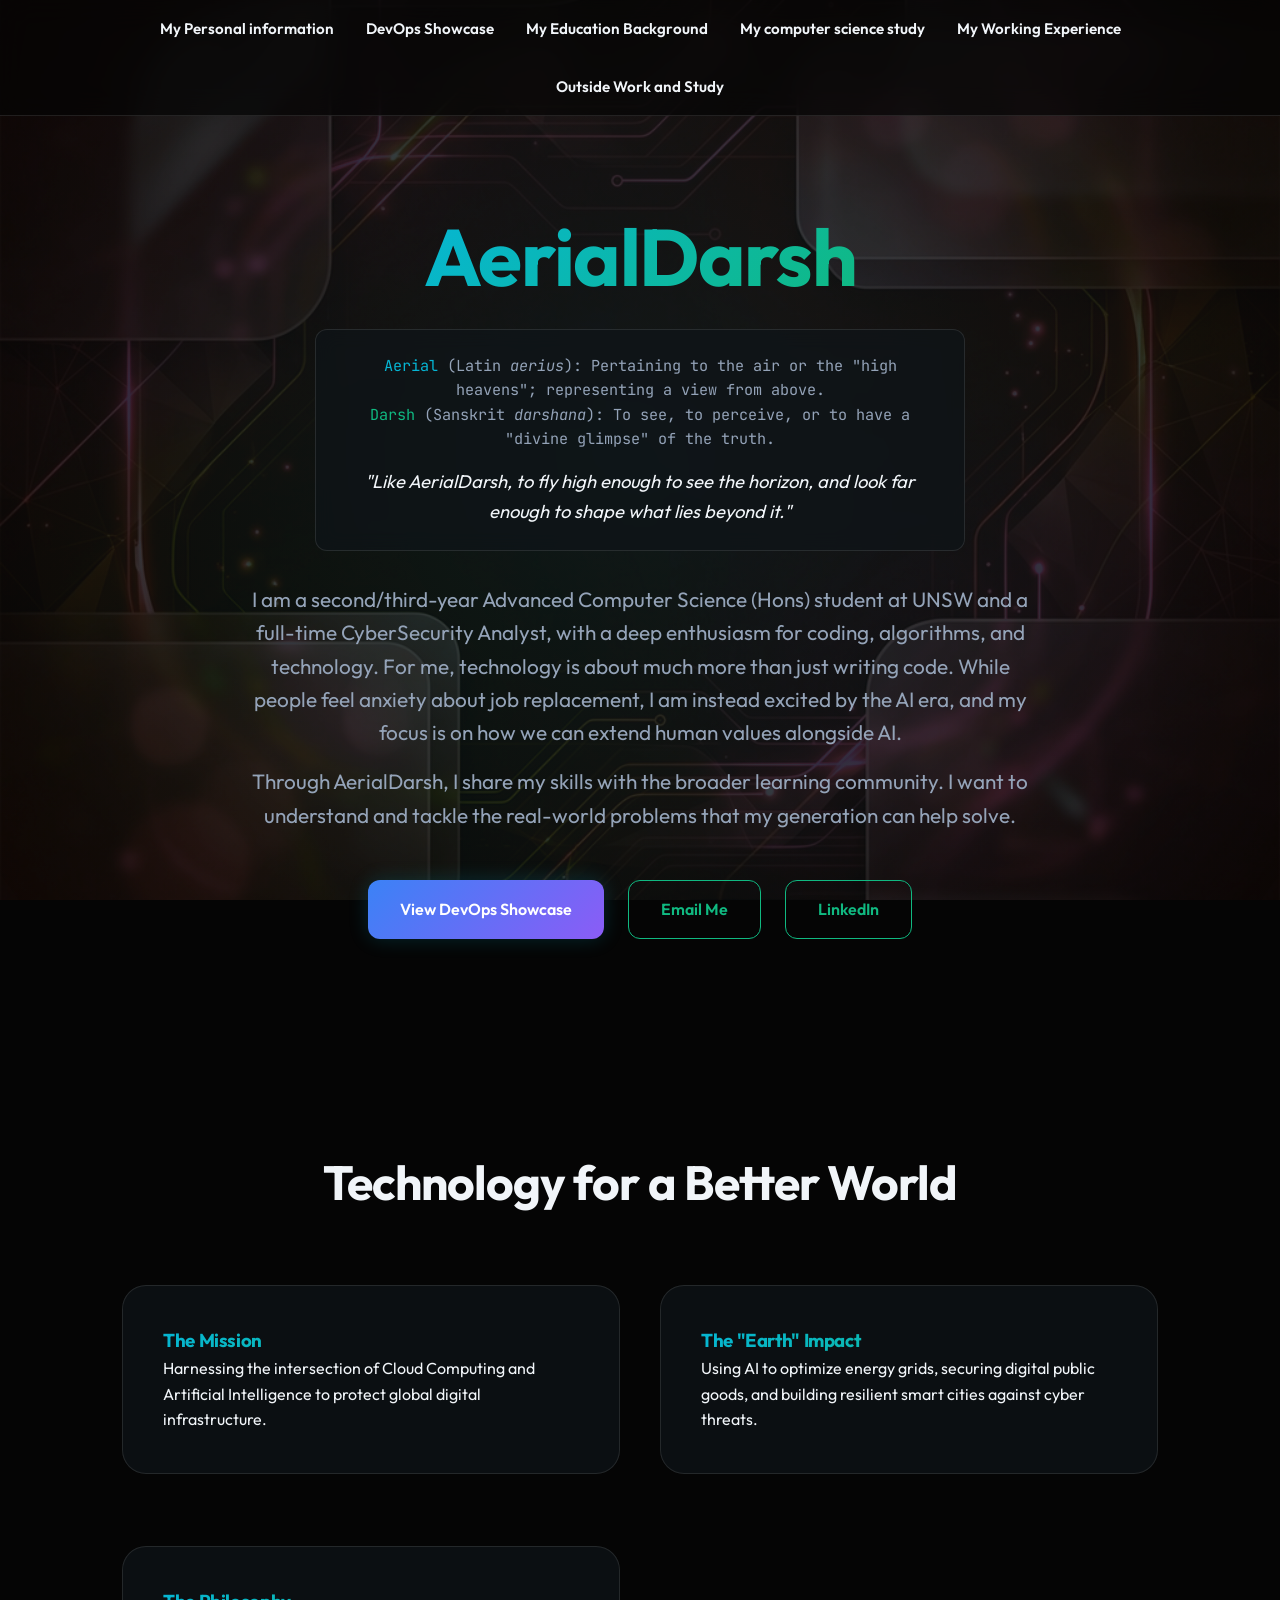
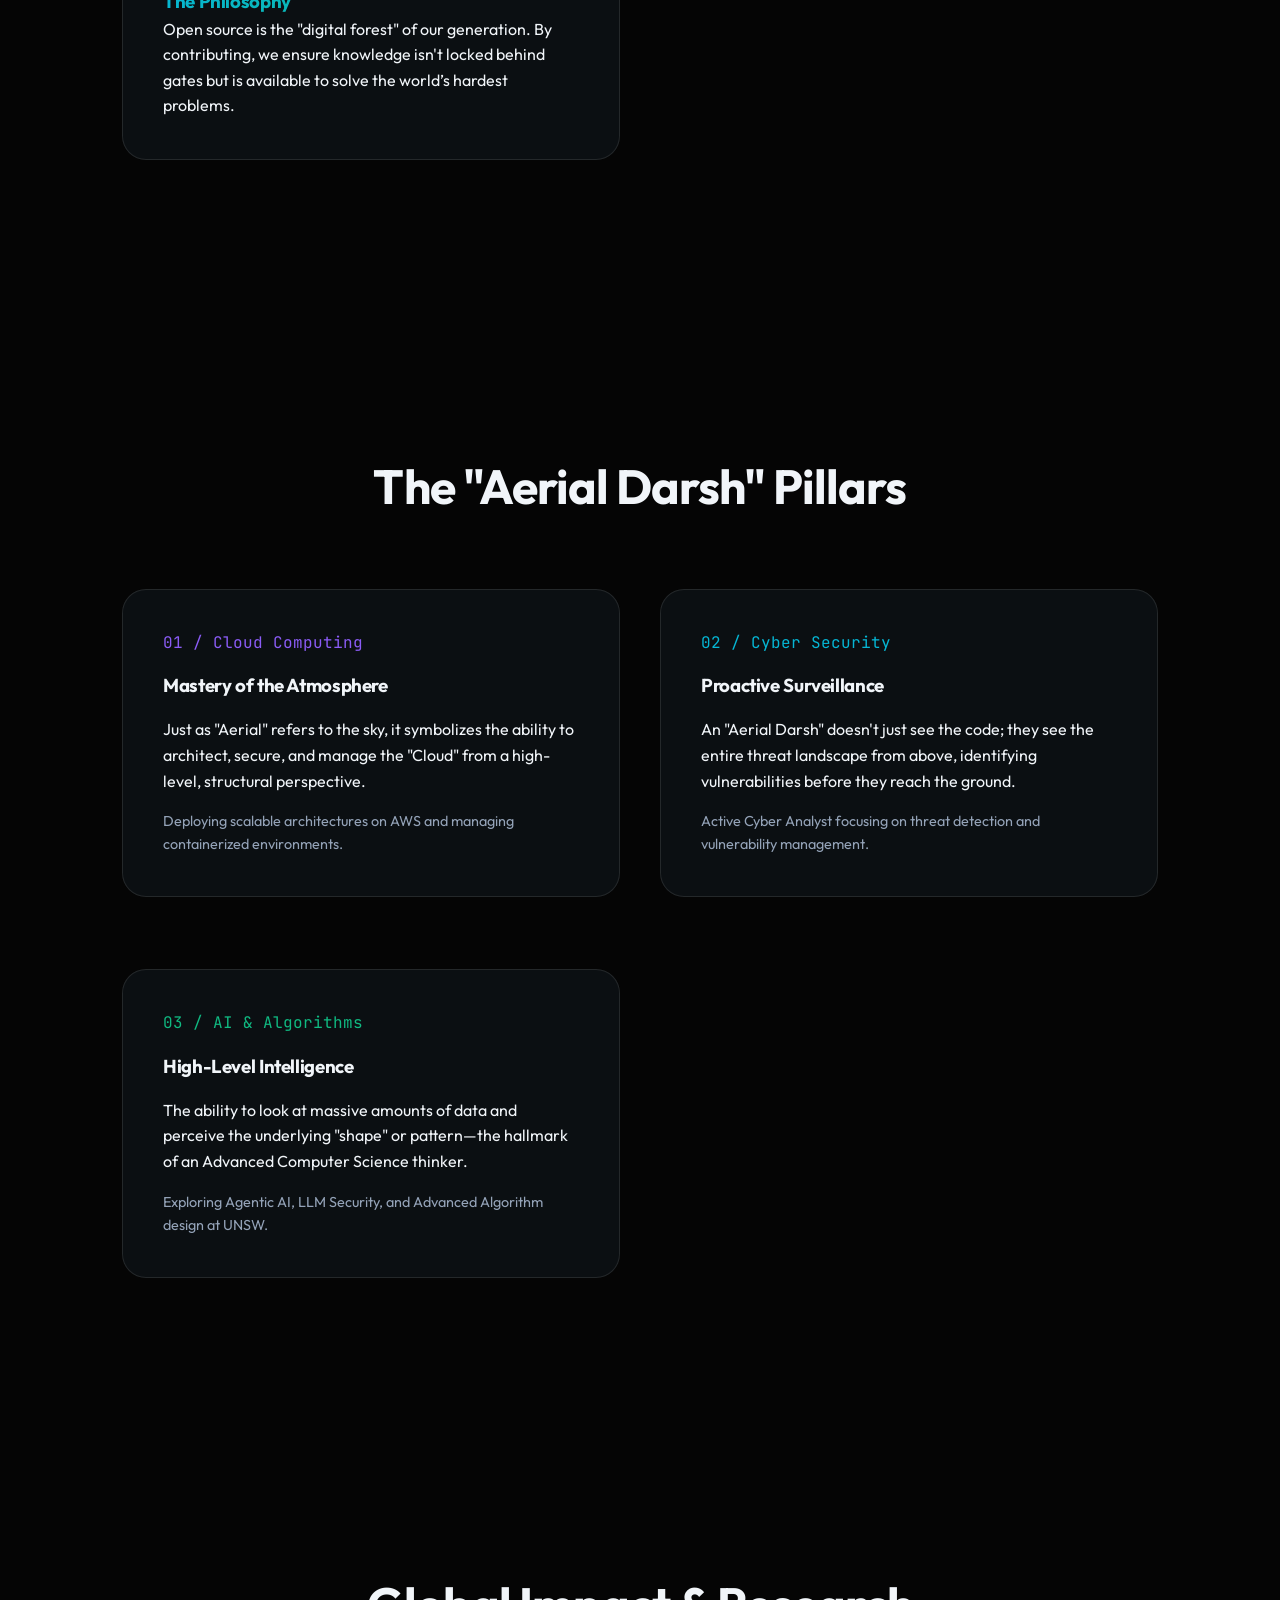
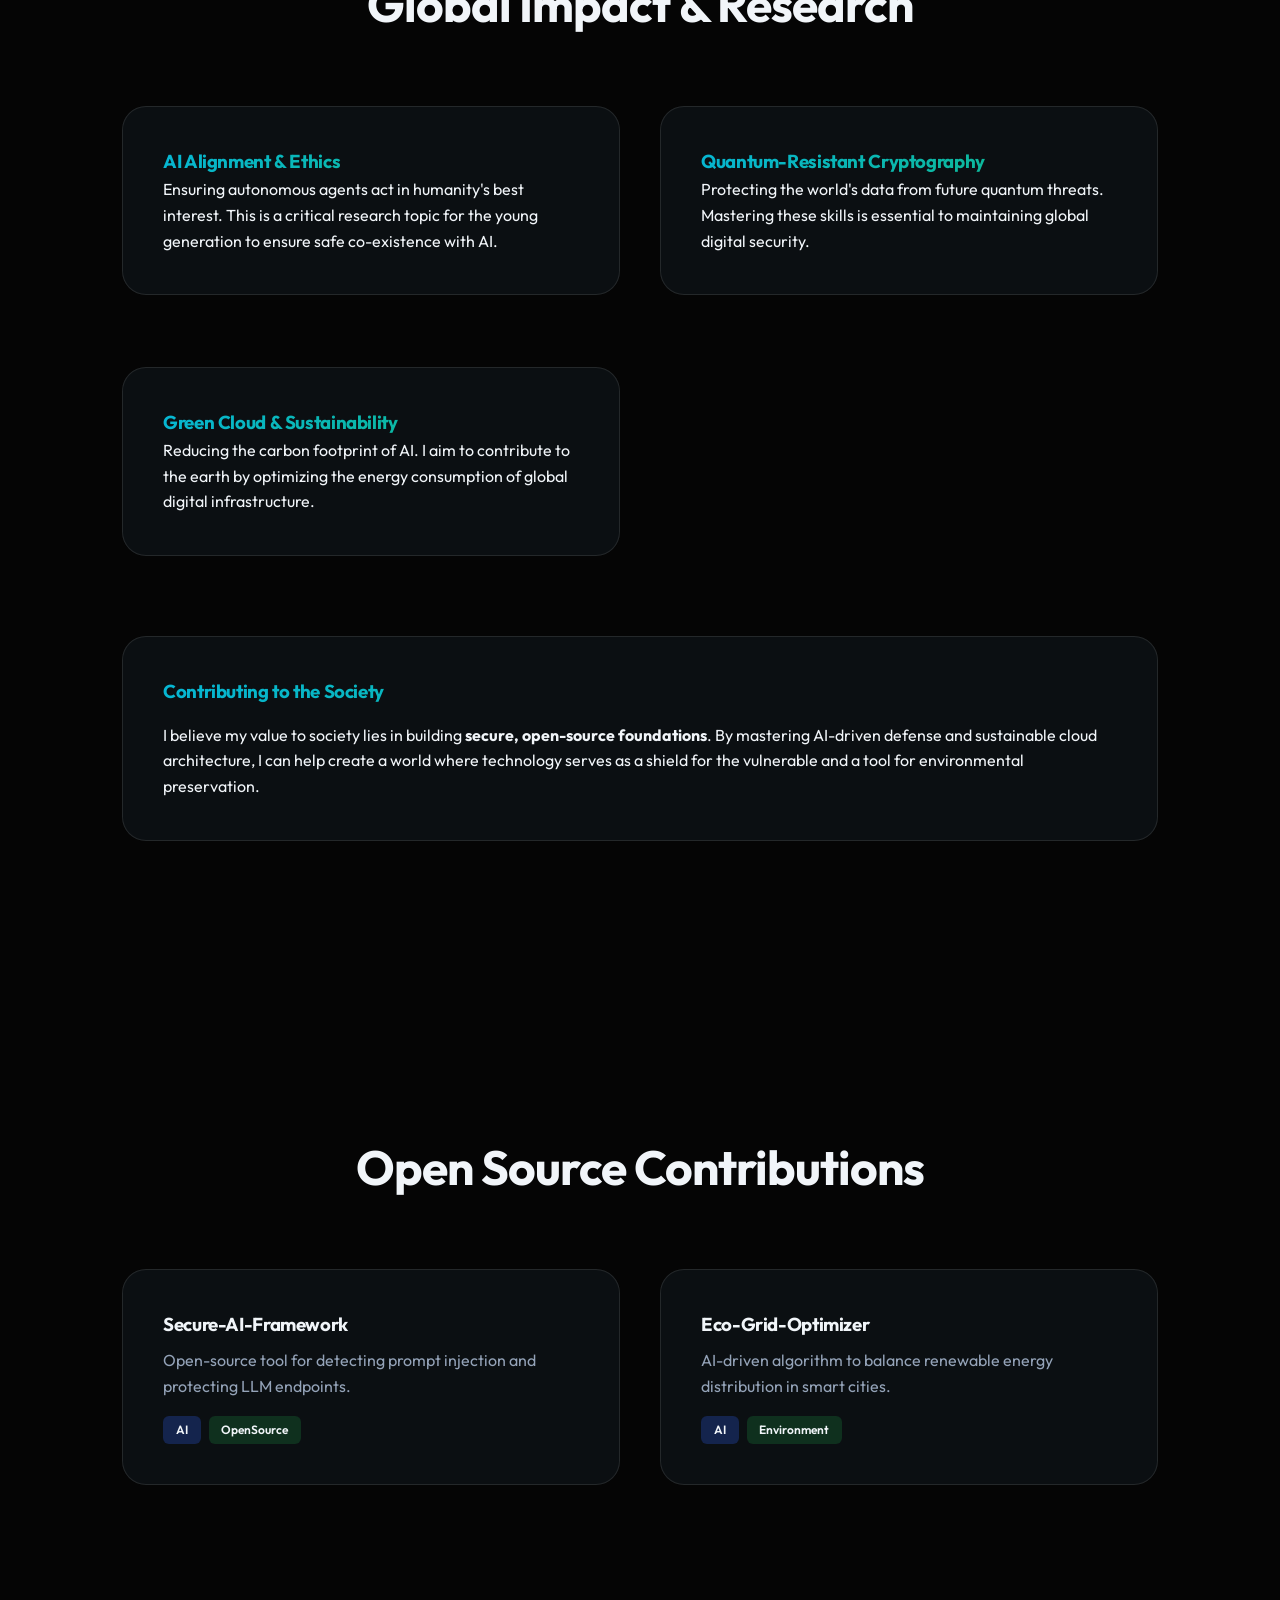
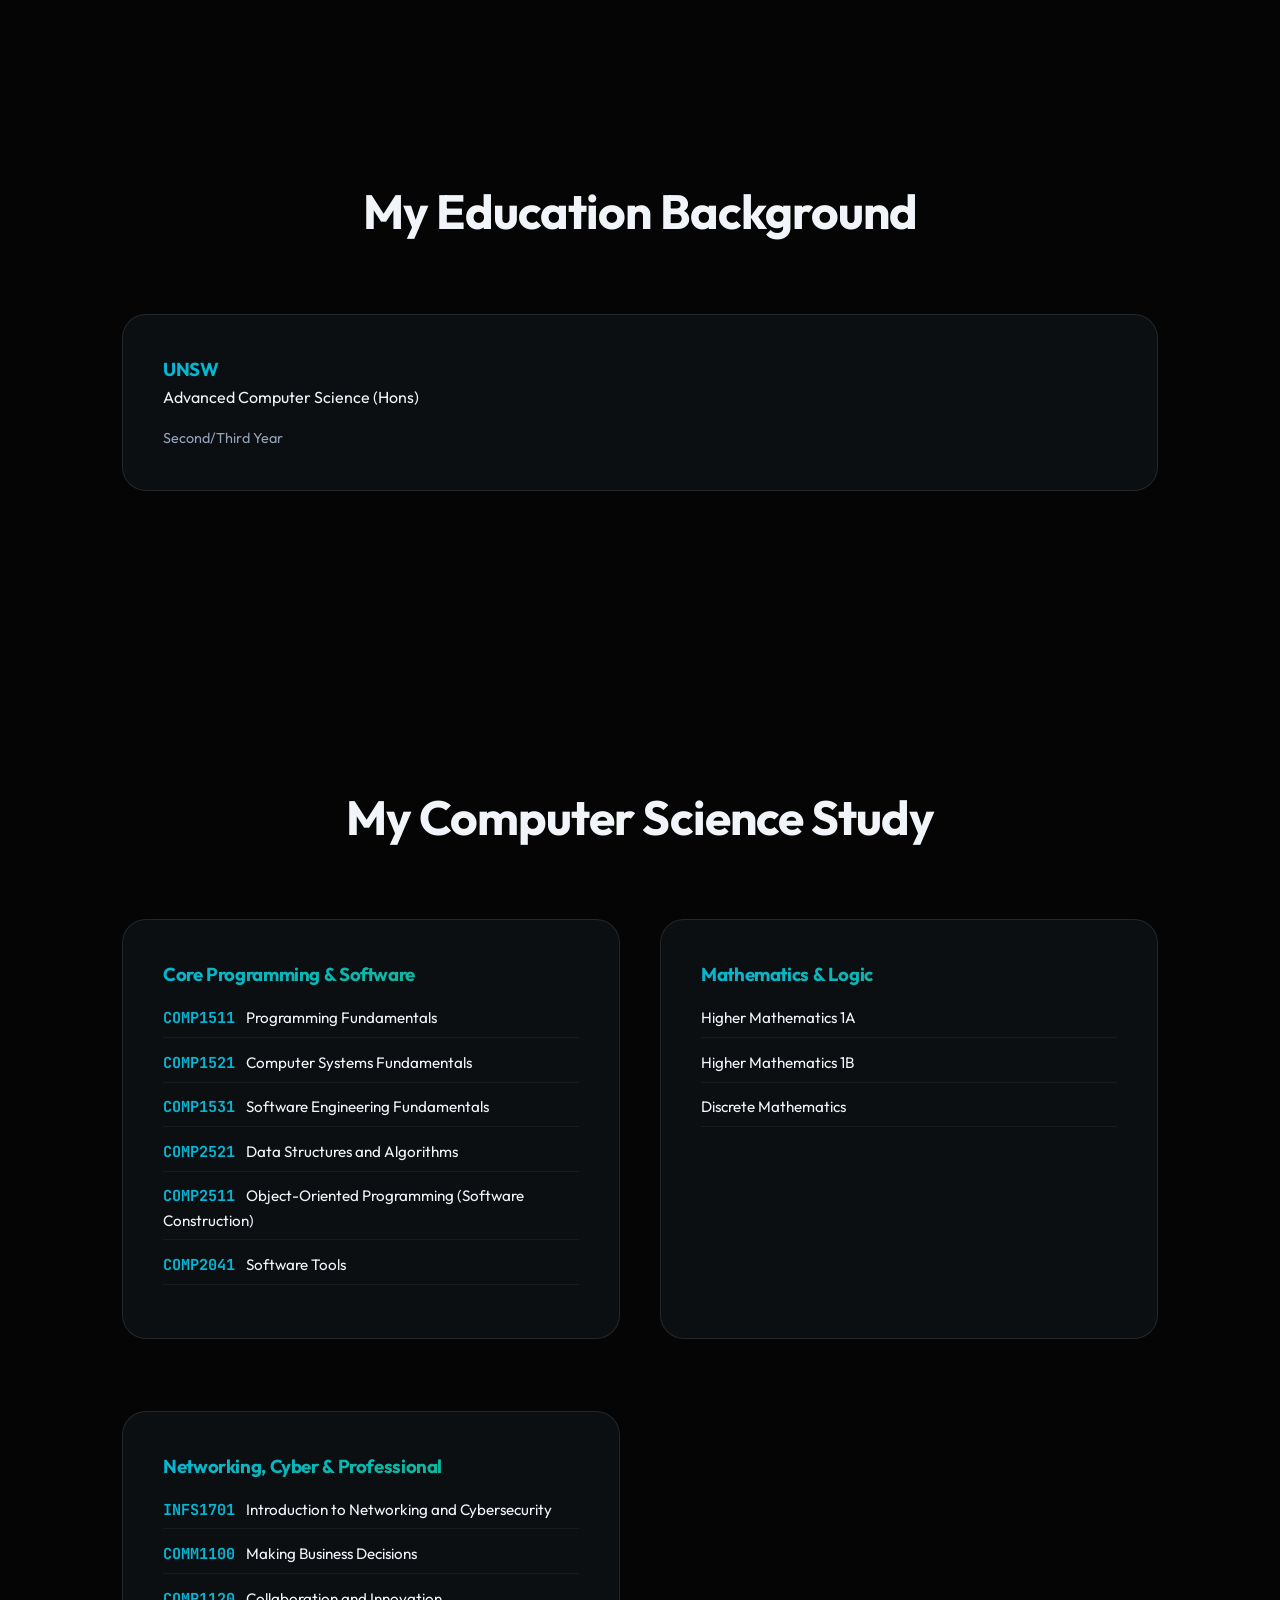
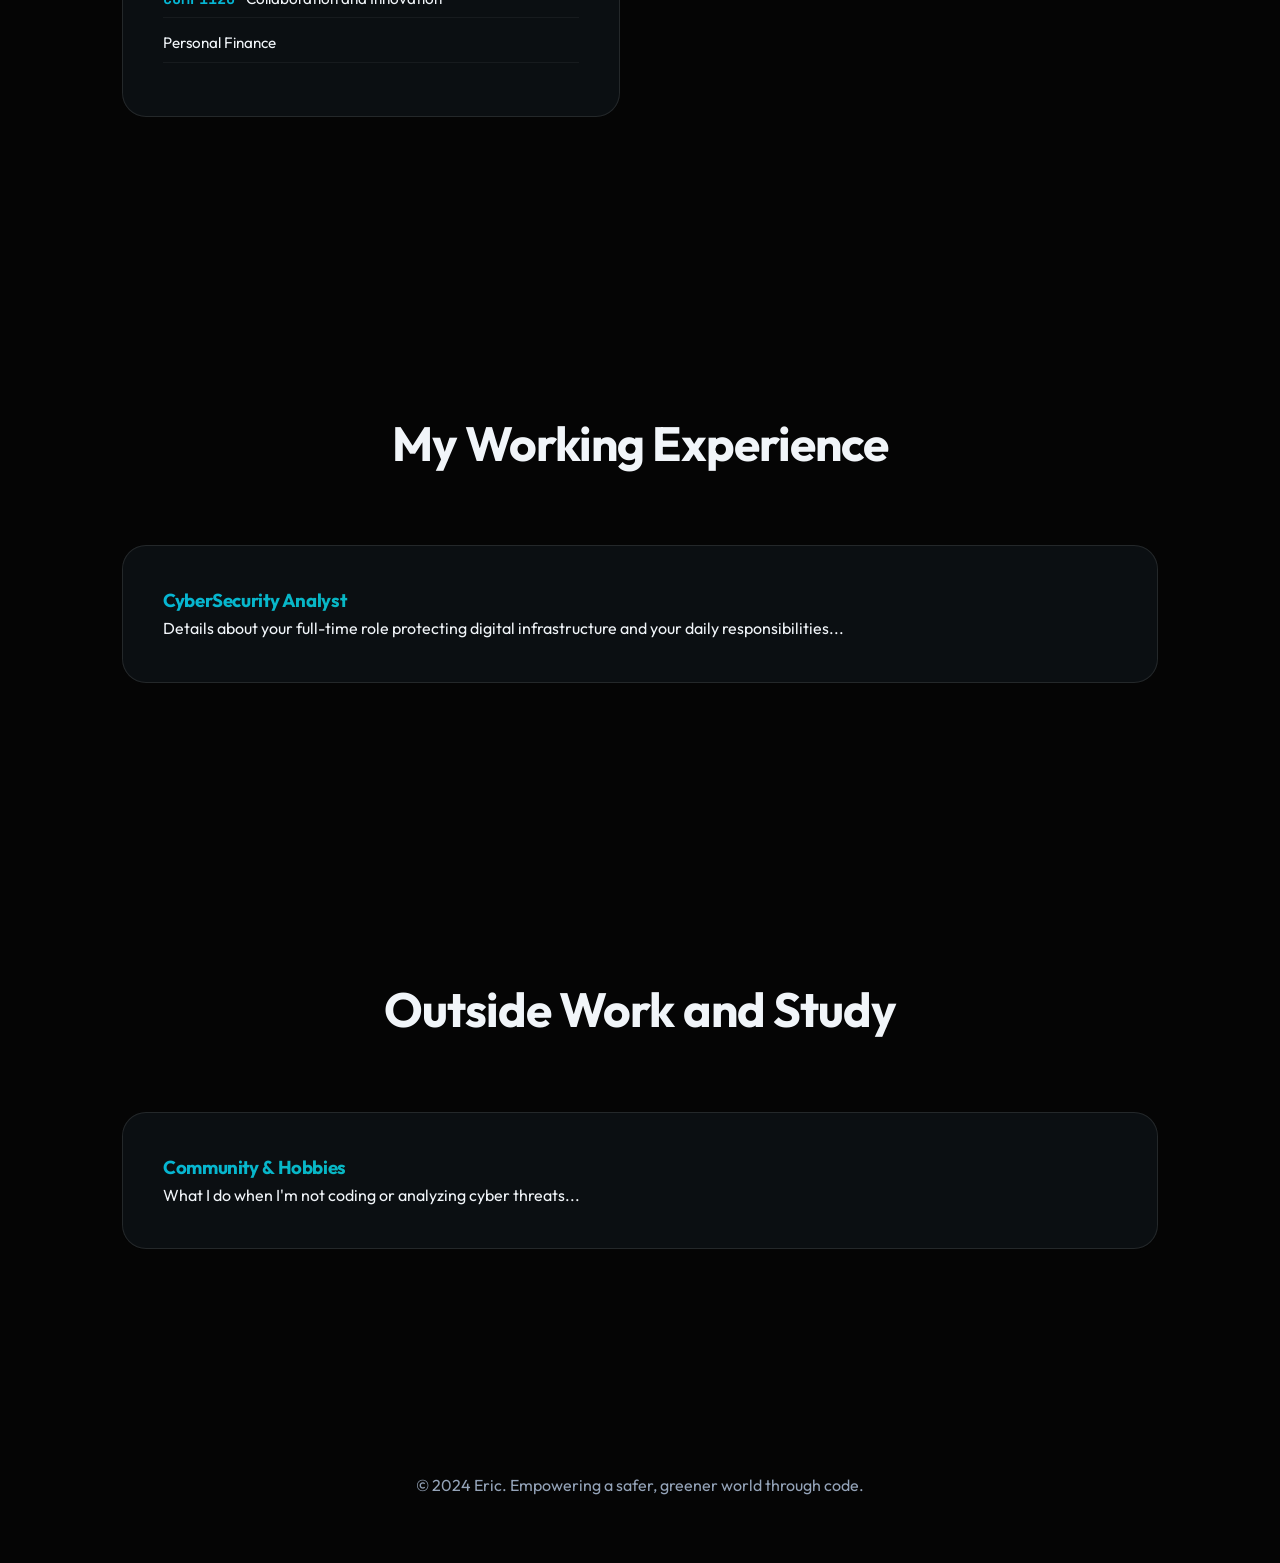
==== commit eaa65147: "update" ====
--- a/index.html
+++ b/index.html
@@ -18,6 +18,7 @@
         <div class="nav-container">
             <ul class="nav-links">
                 <li><a href="#personal-info">My Personal information</a></li>
+                <li><a href="/showcase/">DevOps Showcase</a></li>
                 <li><a href="#education">My Education Background</a></li>
                 <li><a href="#cs-study">My computer science study</a></li>
                 <li><a href="#experience">My Working Experience</a></li>
@@ -50,9 +51,9 @@
                 </p>
             </div>
             <div class="social-links fade-in">
-                <a href="mailto:ericwong06@icloud.com" class="btn">Email Me</a>
+                <a href="/showcase/" class="btn" style="background: linear-gradient(135deg, #3b82f6 0%, #8b5cf6 100%); border: none;">View DevOps Showcase</a>
+                <a href="mailto:ericwong06@icloud.com" class="btn btn-outline">Email Me</a>
                 <a href="https://www.linkedin.com/in/eric-wong-22b636353/" class="btn btn-outline">LinkedIn</a>
-                <a href="https://github.com/eric-wong" class="btn btn-outline">GitHub</a>
             </div>
         </section>
 
@@ -162,13 +163,42 @@
 
         <!-- Computer Science Study -->
         <section id="cs-study">
-            <h2 class="section-title fade-in">My computer science study</h2>
-            <div class="grid">
-                <div class="glass-card fade-in">
-                    <h3 class="gradient-text">Academic Focus</h3>
-                    <p>Details about your CS coursework, algorithms, and technical deep dives...</p>
-                </div>
-            </div>
+            <h2 class="section-title fade-in">My Computer Science Study</h2>
+            <div class="grid">
+                <div class="glass-card fade-in">
+                    <h3 class="gradient-text">Core Programming & Software</h3>
+                    <ul class="course-list">
+                        <li><strong>COMP1511</strong> Programming Fundamentals</li>
+                        <li><strong>COMP1521</strong> Computer Systems Fundamentals</li>
+                        <li><strong>COMP1531</strong> Software Engineering Fundamentals</li>
+                        <li><strong>COMP2521</strong> Data Structures and Algorithms</li>
+                        <li><strong>COMP2511</strong> Object-Oriented Programming (Software Construction)</li>
+                        <li><strong>COMP2041</strong> Software Tools</li>
+                    </ul>
+                </div>
+                <div class="glass-card fade-in">
+                    <h3 class="gradient-text">Mathematics & Logic</h3>
+                    <ul class="course-list">
+                        <li>Higher Mathematics 1A</li>
+                        <li>Higher Mathematics 1B</li>
+                        <li>Discrete Mathematics</li>
+                    </ul>
+                </div>
+                <div class="glass-card fade-in">
+                    <h3 class="gradient-text">Networking, Cyber & Professional</h3>
+                    <ul class="course-list">
+                        <li><strong>INFS1701</strong> Introduction to Networking and Cybersecurity</li>
+                        <li><strong>COMM1100</strong> Making Business Decisions</li>
+                        <li><strong>COMP1120</strong> Collaboration and Innovation</li>
+                        <li>Personal Finance</li>
+                    </ul>
+                </div>
+            </div>
+            <style>
+                .course-list { list-style: none; padding: 0; margin-top: 1rem; }
+                .course-list li { margin-bottom: 0.8rem; font-size: 0.95rem; color: var(--text-color); border-bottom: 1px solid rgba(255,255,255,0.05); padding-bottom: 0.4rem; }
+                .course-list strong { color: var(--primary-color); font-family: 'JetBrains Mono', monospace; margin-right: 0.5rem; }
+            </style>
         </section>
 
         <!-- Professional Experience -->
